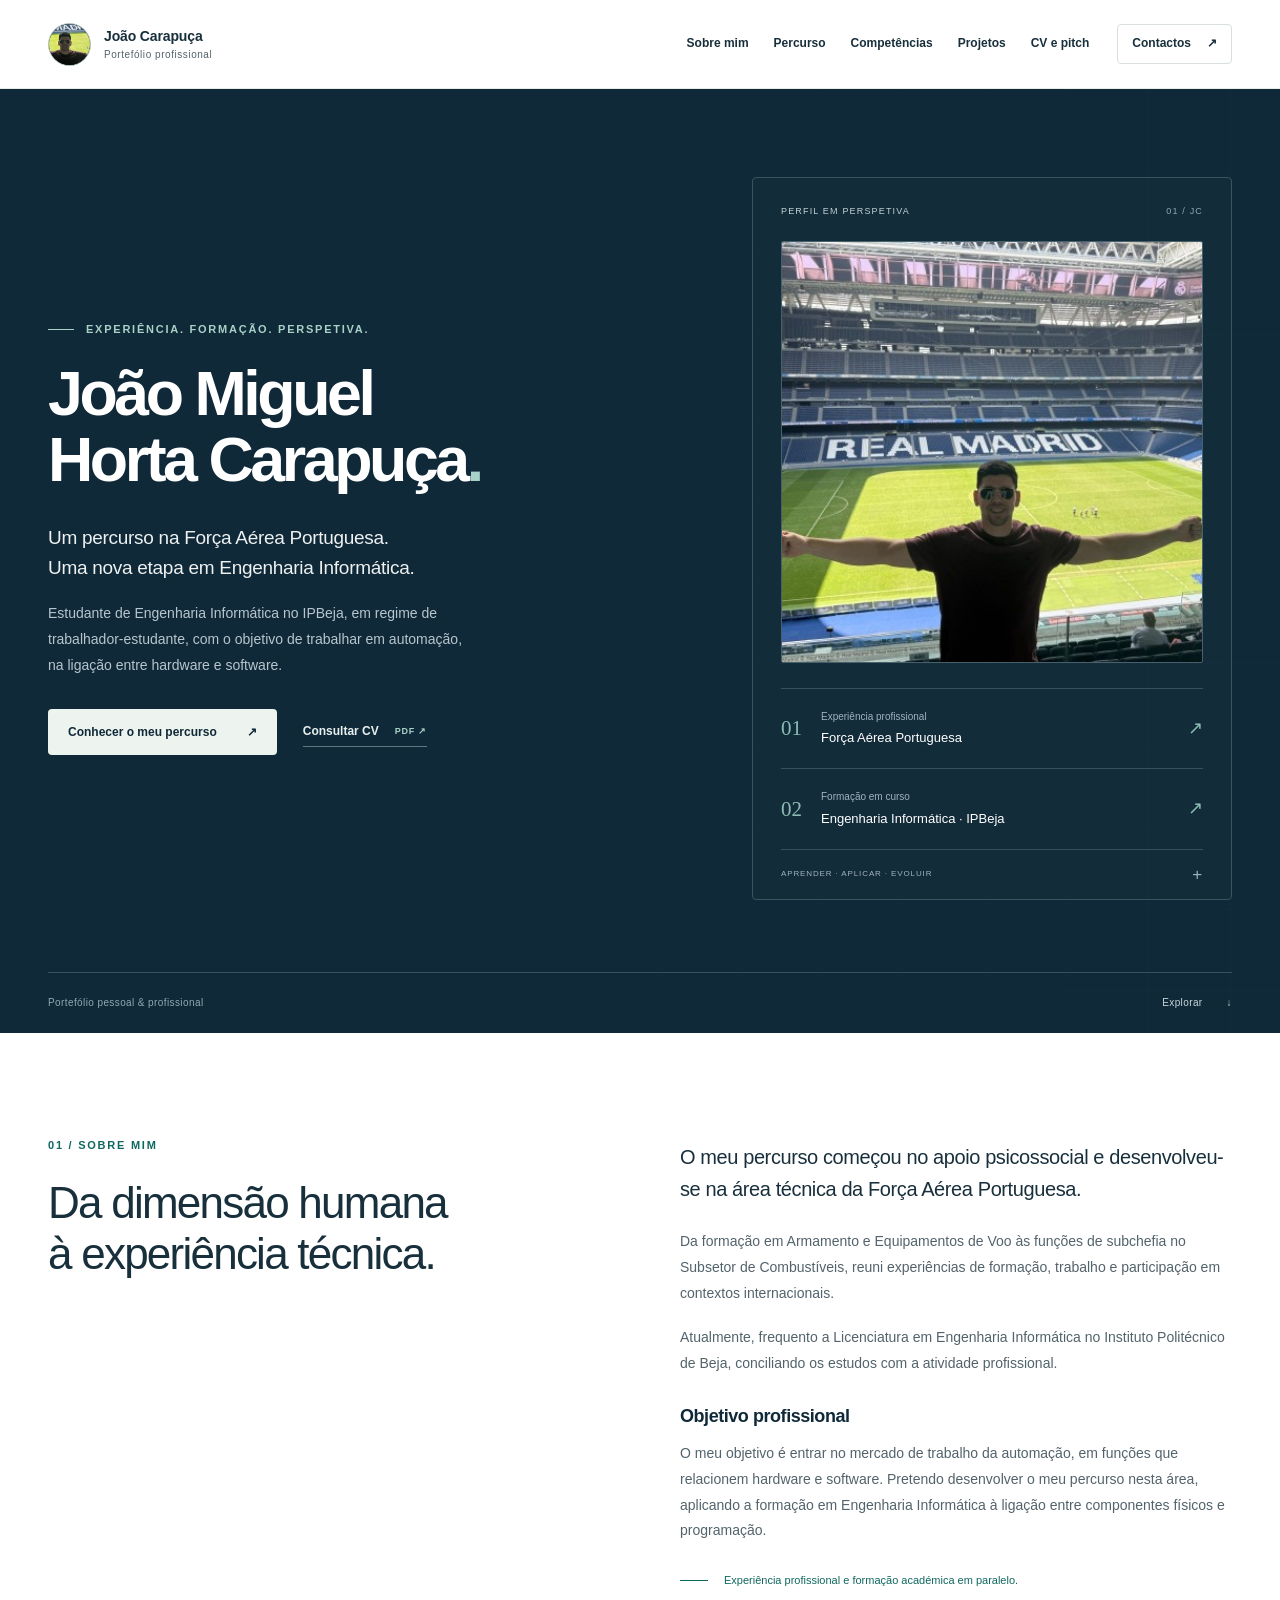
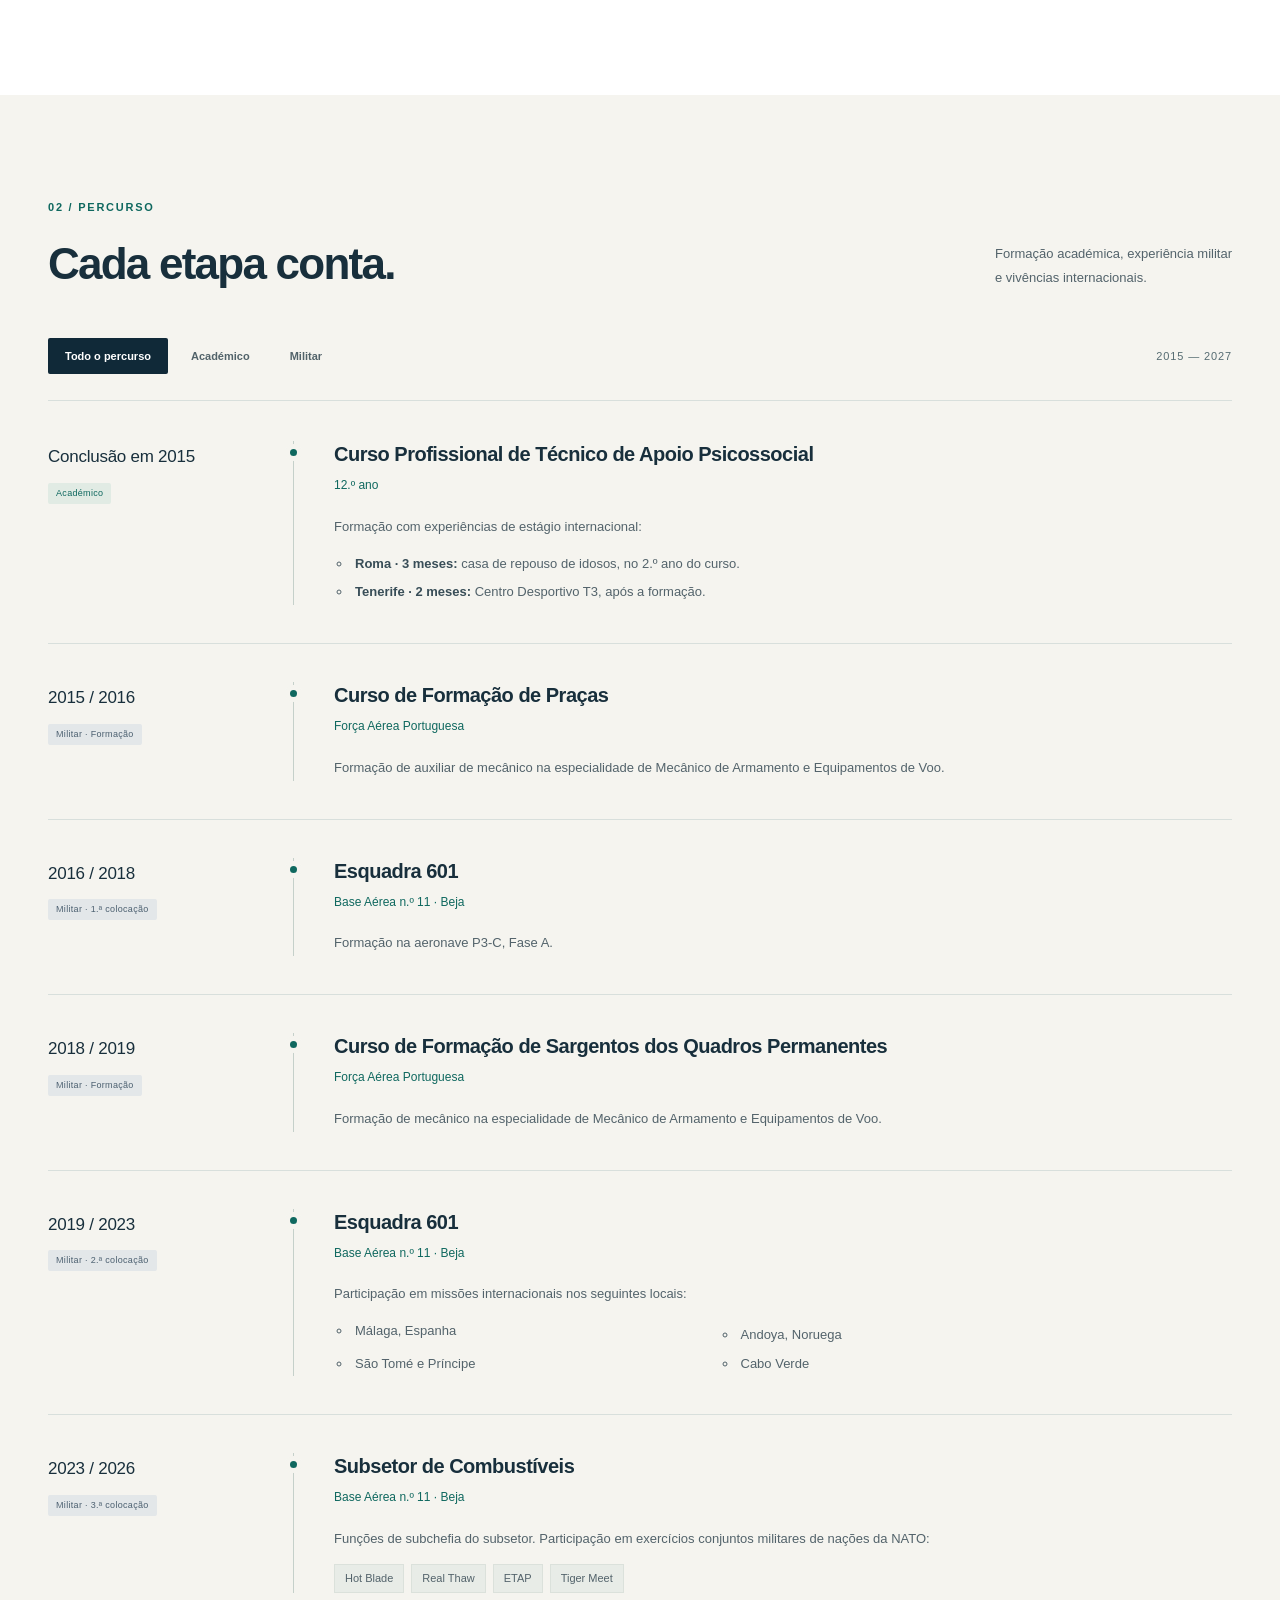
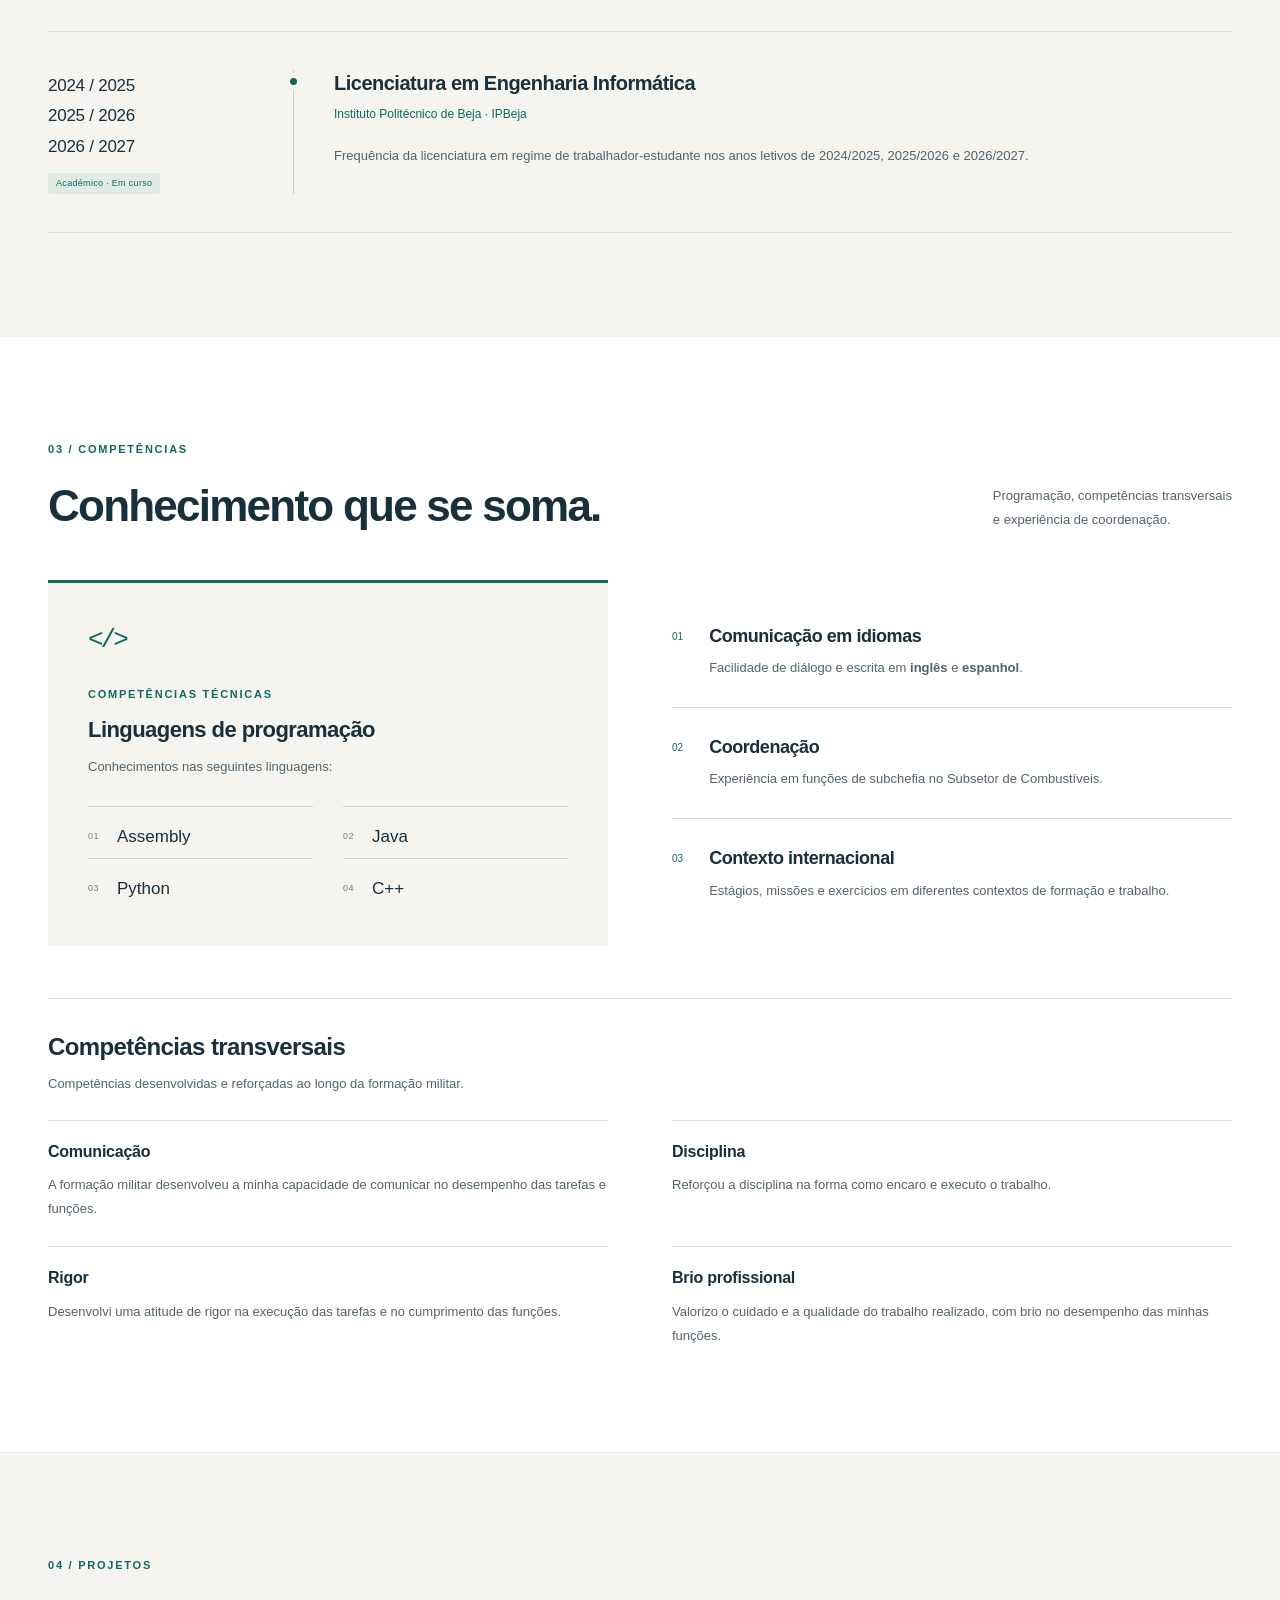
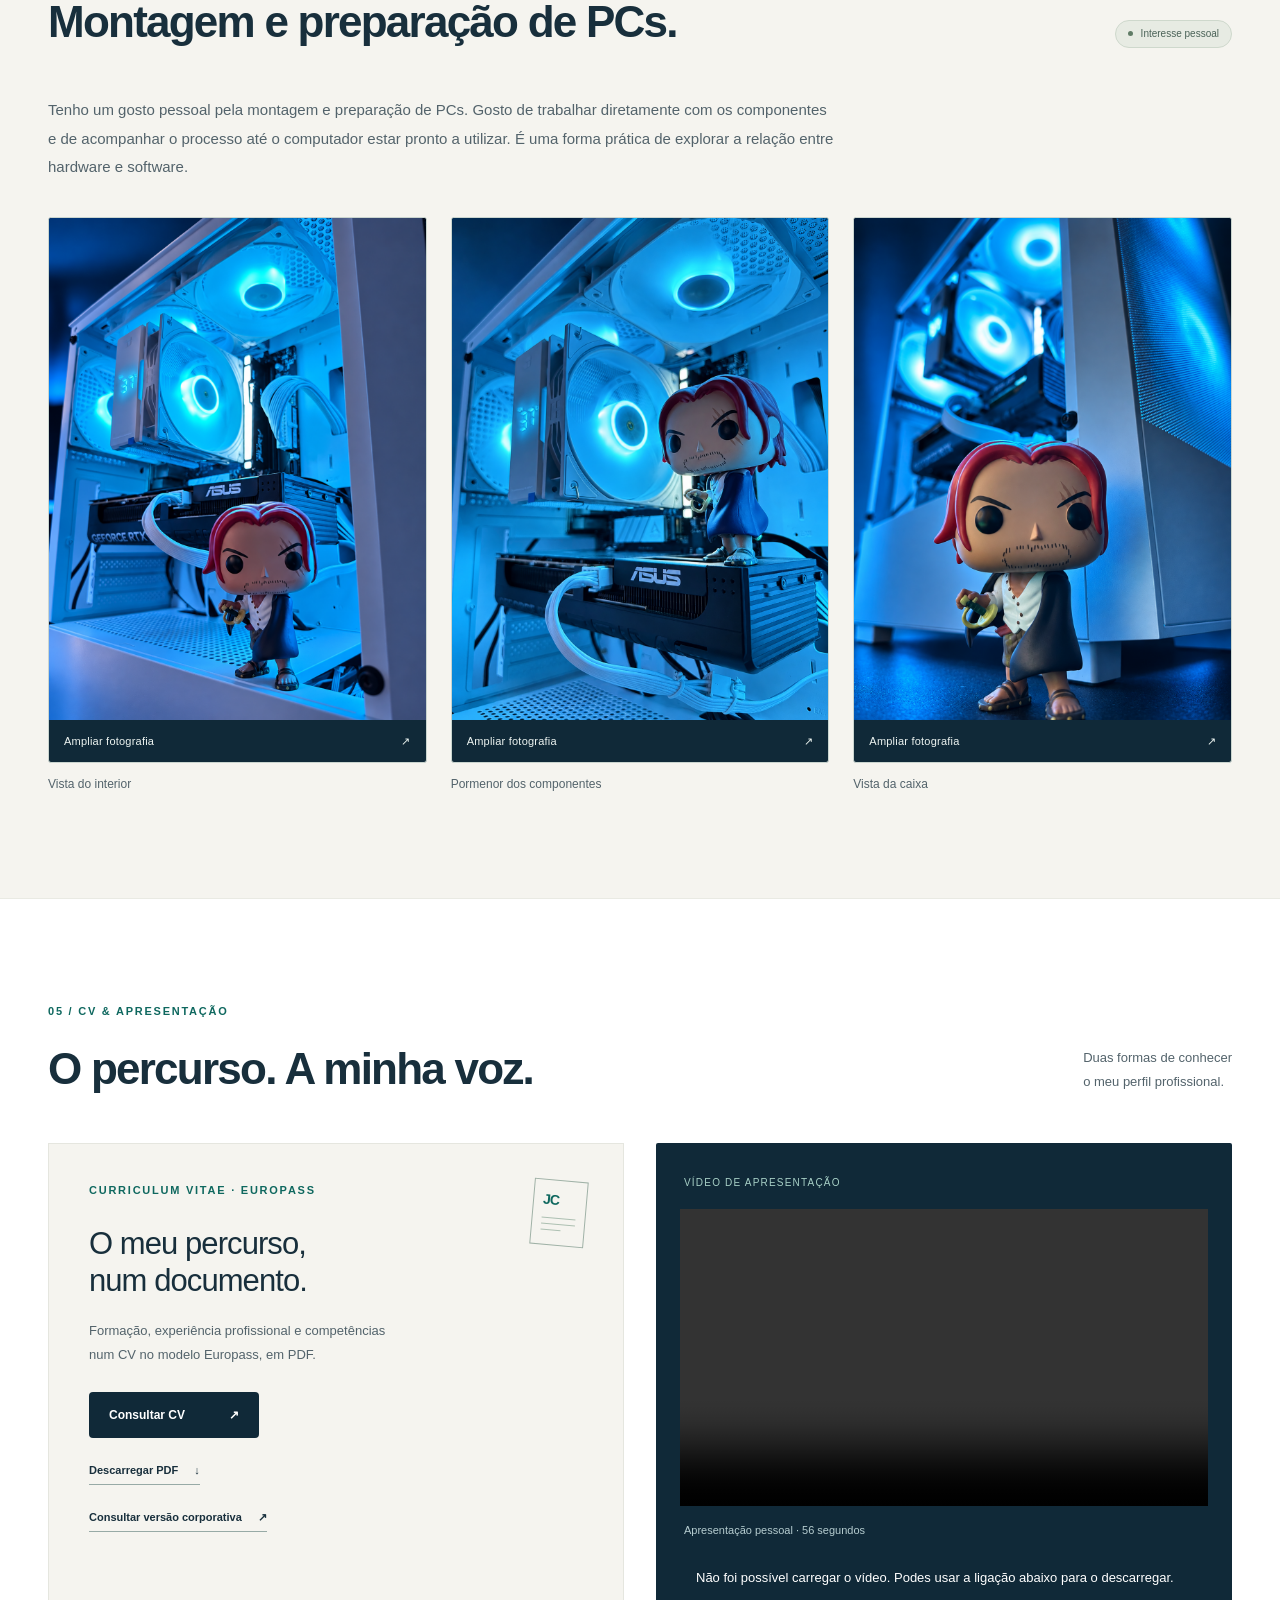
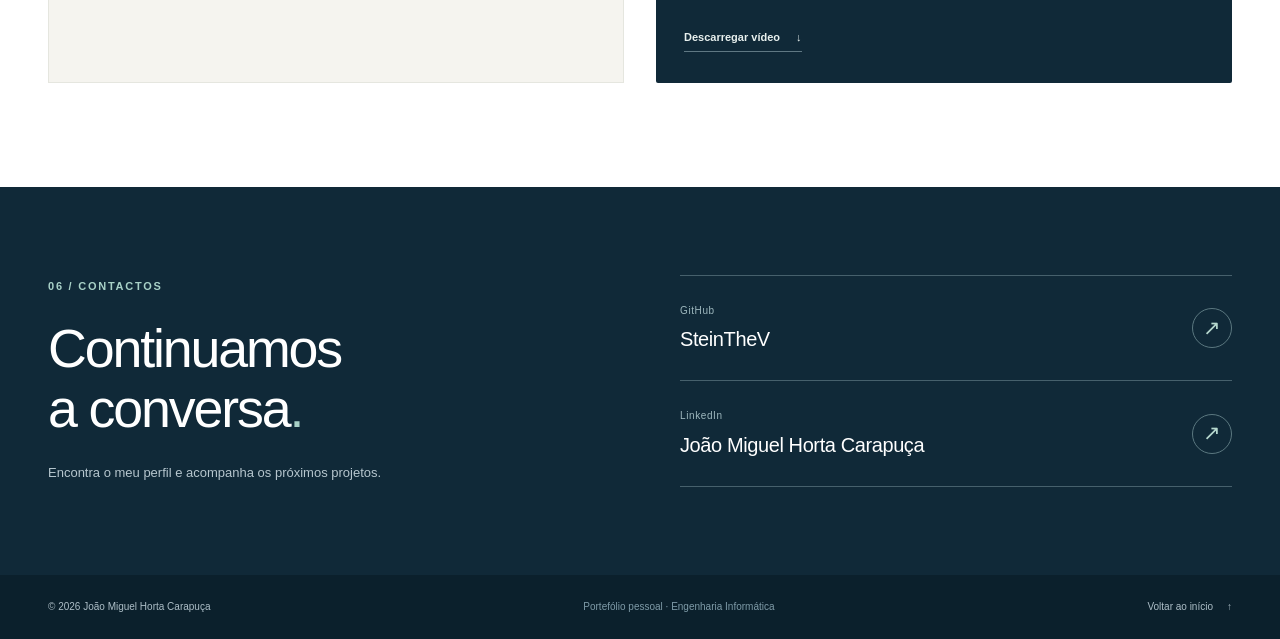
==== index.html @ b79e1716 "Add files via upload" ====
<!doctype html>
<html lang="pt-PT">
<head>
  <meta charset="utf-8">
  <meta name="viewport" content="width=device-width, initial-scale=1">
  <meta name="theme-color" content="#102938">
  <meta name="description" content="Portefólio profissional de João Miguel Horta Carapuça. Percurso na Força Aérea Portuguesa, formação em Engenharia Informática no IPBeja e competências de programação.">
  <meta name="referrer" content="strict-origin-when-cross-origin">
  <meta property="og:type" content="website">
  <meta property="og:locale" content="pt_PT">
  <meta property="og:title" content="João Miguel Horta Carapuça | Portefólio profissional">
  <meta property="og:description" content="Percurso técnico e militar, formação em Engenharia Informática e objetivo profissional na automação, na ligação entre hardware e software.">
  <title>João Miguel Horta Carapuça | Portefólio profissional</title>
  <link rel="icon" href="assets/img/perfil-joao.jpg" type="image/jpeg">
  <link rel="stylesheet" href="assets/css/styles.css">
  <script src="assets/js/config.js" defer></script>
  <script src="assets/js/main.js" defer></script>
</head>
<body>
  <a class="skip-link" href="#conteudo">Saltar para o conteúdo</a>
  <header class="site-header">
    <div class="container header-inner">
      <a class="brand" href="#inicio" aria-label="João Miguel Horta Carapuça — início">
        <span class="brand-photo" aria-hidden="true"><img src="assets/img/perfil-joao.jpg" width="400" height="400" alt="" decoding="async"></span>
        <span class="brand-name">João Carapuça<span>Portefólio profissional</span></span>
      </a>
      <button class="menu-toggle" type="button" aria-expanded="false" aria-controls="menu-principal" hidden><span>Menu</span><span class="menu-lines" aria-hidden="true"></span></button>
      <nav class="site-nav" id="menu-principal" aria-label="Navegação principal">
        <a href="#sobre">Sobre mim</a>
        <a href="#percurso">Percurso</a>
        <a href="#competencias">Competências</a>
        <a href="#projetos">Projetos</a>
        <a href="#apresentacao">CV e pitch</a>
        <a class="nav-contact" href="#contactos">Contactos <span aria-hidden="true">↗</span></a>
      </nav>
    </div>
  </header>
  <main id="conteudo">
    <section class="hero" id="inicio" aria-labelledby="titulo">
      <div class="hero-grid" aria-hidden="true"></div>
      <div class="container hero-layout">
        <div class="hero-copy">
          <p class="eyebrow light"><span class="short-line"></span> Experiência. Formação. Perspetiva.</p>
          <h1 id="titulo">João Miguel<br>Horta Carapuça<span class="title-dot">.</span></h1>
          <p class="hero-intro">Um percurso na Força Aérea Portuguesa.<br>Uma nova etapa em Engenharia Informática.</p>
          <p class="hero-description">Estudante de Engenharia Informática no IPBeja, em regime de trabalhador-estudante, com o objetivo de trabalhar em automação, na ligação entre hardware e software.</p>
          <div class="hero-actions">
            <a class="button button-light" href="#percurso">Conhecer o meu percurso <span aria-hidden="true">↗</span></a>
            <a class="text-link light-link" href="assets/docs/cv-joao-carapuca.pdf" target="_blank" rel="noopener noreferrer">Consultar CV <span class="small-label">PDF ↗</span></a>
          </div>
        </div>
        <div class="profile-panel">
          <div class="panel-top"><span>PERFIL EM PERSPETIVA</span><span class="panel-index">01 / JC</span></div>
          <div class="profile-portrait">
            <img src="assets/img/perfil-joao.jpg" width="400" height="400" alt="João Miguel Horta Carapuça" decoding="async" fetchpriority="high">
          </div>
          <div class="profile-line"><span class="profile-number">01</span><div><p>Experiência profissional</p><strong>Força Aérea Portuguesa</strong></div><span class="profile-arrow" aria-hidden="true">↗</span></div>
          <div class="profile-line"><span class="profile-number">02</span><div><p>Formação em curso</p><strong>Engenharia Informática · IPBeja</strong></div><span class="profile-arrow" aria-hidden="true">↗</span></div>
          <div class="panel-bottom"><span>APRENDER · APLICAR · EVOLUIR</span><span aria-hidden="true">+</span></div>
        </div>
      </div>
      <div class="container hero-footer"><span>Portefólio pessoal & profissional</span><a href="#sobre">Explorar <span aria-hidden="true">↓</span></a></div>
    </section>

    <section class="section about" id="sobre" aria-labelledby="sobre-titulo">
      <div class="container about-layout">
        <div><p class="eyebrow">01 / Sobre mim</p><h2 id="sobre-titulo">Da dimensão humana<br>à experiência técnica.</h2></div>
        <div class="about-copy"><p class="lead">O meu percurso começou no apoio psicossocial e desenvolveu-se na área técnica da Força Aérea Portuguesa.</p><p>Da formação em Armamento e Equipamentos de Voo às funções de subchefia no Subsetor de Combustíveis, reuni experiências de formação, trabalho e participação em contextos internacionais.</p><p>Atualmente, frequento a Licenciatura em Engenharia Informática no Instituto Politécnico de Beja, conciliando os estudos com a atividade profissional.</p><h3 class="about-objective-title">Objetivo profissional</h3><p>O meu objetivo é entrar no mercado de trabalho da automação, em funções que relacionem hardware e software. Pretendo desenvolver o meu percurso nesta área, aplicando a formação em Engenharia Informática à ligação entre componentes físicos e programação.</p><div class="about-footnote"><span class="footnote-line"></span><span>Experiência profissional e formação académica em paralelo.</span></div></div>
      </div>
    </section>

    <section class="section section-muted" id="percurso" aria-labelledby="percurso-titulo">
      <div class="container">
        <div class="section-heading"><div><p class="eyebrow">02 / Percurso</p><h2 id="percurso-titulo">Cada etapa conta.</h2></div><p>Formação académica, experiência militar<br>e vivências internacionais.</p></div>
        <div class="timeline-toolbar"><div class="filters" aria-label="Filtrar percurso" hidden><button type="button" data-filter="todos" aria-pressed="true">Todo o percurso</button><button type="button" data-filter="academico" aria-pressed="false">Académico</button><button type="button" data-filter="militar" aria-pressed="false">Militar</button></div><p id="timeline-status" class="sr-only" aria-live="polite" aria-atomic="true"></p><span class="timeline-note">2015 — 2027</span></div>
        <ol class="timeline">
          <li class="timeline-item" data-category="academico"><div class="timeline-date">Conclusão em 2015<span class="category-tag">Académico</span></div><div class="timeline-content"><h3>Curso Profissional de Técnico de Apoio Psicossocial</h3><p class="timeline-place">12.º ano</p><p>Formação com experiências de estágio internacional:</p><ul><li><strong>Roma · 3 meses:</strong> casa de repouso de idosos, no 2.º ano do curso.</li><li><strong>Tenerife · 2 meses:</strong> Centro Desportivo T3, após a formação.</li></ul></div></li>
          <li class="timeline-item" data-category="militar"><div class="timeline-date">2015 / 2016<span class="category-tag military">Militar · Formação</span></div><div class="timeline-content"><h3>Curso de Formação de Praças</h3><p class="timeline-place">Força Aérea Portuguesa</p><p>Formação de auxiliar de mecânico na especialidade de Mecânico de Armamento e Equipamentos de Voo.</p></div></li>
          <li class="timeline-item" data-category="militar"><div class="timeline-date">2016 / 2018<span class="category-tag military">Militar · 1.ª colocação</span></div><div class="timeline-content"><h3>Esquadra 601</h3><p class="timeline-place">Base Aérea n.º 11 · Beja</p><p>Formação na aeronave P3-C, Fase A.</p></div></li>
          <li class="timeline-item" data-category="militar"><div class="timeline-date">2018 / 2019<span class="category-tag military">Militar · Formação</span></div><div class="timeline-content"><h3>Curso de Formação de Sargentos dos Quadros Permanentes</h3><p class="timeline-place">Força Aérea Portuguesa</p><p>Formação de mecânico na especialidade de Mecânico de Armamento e Equipamentos de Voo.</p></div></li>
          <li class="timeline-item" data-category="militar"><div class="timeline-date">2019 / 2023<span class="category-tag military">Militar · 2.ª colocação</span></div><div class="timeline-content"><h3>Esquadra 601</h3><p class="timeline-place">Base Aérea n.º 11 · Beja</p><p>Participação em missões internacionais nos seguintes locais:</p><ul class="location-list"><li>Málaga, Espanha</li><li>Andoya, Noruega</li><li>São Tomé e Príncipe</li><li>Cabo Verde</li></ul></div></li>
          <li class="timeline-item" data-category="militar"><div class="timeline-date">2023 / 2026<span class="category-tag military">Militar · 3.ª colocação</span></div><div class="timeline-content"><h3>Subsetor de Combustíveis</h3><p class="timeline-place">Base Aérea n.º 11 · Beja</p><p>Funções de subchefia do subsetor. Participação em exercícios conjuntos militares de nações da NATO:</p><ul class="inline-list"><li>Hot Blade</li><li>Real Thaw</li><li>ETAP</li><li>Tiger Meet</li></ul></div></li>
          <li class="timeline-item" data-category="academico"><div class="timeline-date timeline-date-multiple"><span class="timeline-year">2024 / 2025</span><span class="timeline-year">2025 / 2026</span><span class="timeline-year">2026 / 2027</span><span class="category-tag">Académico · Em curso</span></div><div class="timeline-content"><h3>Licenciatura em Engenharia Informática</h3><p class="timeline-place">Instituto Politécnico de Beja · IPBeja</p><p>Frequência da licenciatura em regime de trabalhador-estudante nos anos letivos de 2024/2025, 2025/2026 e 2026/2027.</p></div></li>
        </ol>
      </div>
    </section>

    <section class="section skills-section" id="competencias" aria-labelledby="competencias-titulo">
      <div class="container"><div class="section-heading"><div><p class="eyebrow">03 / Competências</p><h2 id="competencias-titulo">Conhecimento que se soma.</h2></div><p>Programação, competências transversais<br>e experiência de coordenação.</p></div>
        <div class="skills-layout"><div class="skill-primary"><span class="skill-icon" aria-hidden="true">&lt;/&gt;</span><p class="eyebrow">Competências técnicas</p><h3>Linguagens de programação</h3><p>Conhecimentos nas seguintes linguagens:</p><ul class="language-grid"><li><span>01</span> Assembly</li><li><span>02</span> Java</li><li><span>03</span> Python</li><li><span>04</span> C++</li></ul></div><div class="skill-secondary"><article class="skill-row"><span class="row-number">01</span><div><h3>Comunicação em idiomas</h3><p>Facilidade de diálogo e escrita em <strong>inglês</strong> e <strong>espanhol</strong>.</p></div></article><article class="skill-row"><span class="row-number">02</span><div><h3>Coordenação</h3><p>Experiência em funções de subchefia no Subsetor de Combustíveis.</p></div></article><article class="skill-row"><span class="row-number">03</span><div><h3>Contexto internacional</h3><p>Estágios, missões e exercícios em diferentes contextos de formação e trabalho.</p></div></article></div></div>

        <div class="soft-skills" aria-labelledby="soft-skills-titulo">
          <h3 id="soft-skills-titulo">Competências transversais</h3>
          <p class="soft-skills-intro">Competências desenvolvidas e reforçadas ao longo da formação militar.</p>
          <div class="soft-skills-grid">
            <article class="soft-skill"><h4>Comunicação</h4><p>A formação militar desenvolveu a minha capacidade de comunicar no desempenho das tarefas e funções.</p></article>
            <article class="soft-skill"><h4>Disciplina</h4><p>Reforçou a disciplina na forma como encaro e executo o trabalho.</p></article>
            <article class="soft-skill"><h4>Rigor</h4><p>Desenvolvi uma atitude de rigor na execução das tarefas e no cumprimento das funções.</p></article>
            <article class="soft-skill"><h4>Brio profissional</h4><p>Valorizo o cuidado e a qualidade do trabalho realizado, com brio no desempenho das minhas funções.</p></article>
          </div>
        </div>
      </div>
    </section>

    <section class="section projects-section" id="projetos" aria-labelledby="projetos-titulo">
      <div class="container">
        <div class="section-heading">
          <div><p class="eyebrow">04 / Projetos</p><h2 id="projetos-titulo">Montagem e preparação de PCs.</h2></div>
          <span class="status-chip">Interesse pessoal</span>
        </div>
        <p class="pc-project-intro">Tenho um gosto pessoal pela montagem e preparação de PCs. Gosto de trabalhar diretamente com os componentes e de acompanhar o processo até o computador estar pronto a utilizar. É uma forma prática de explorar a relação entre hardware e software.</p>
        <div class="pc-gallery" aria-label="Fotografias de computadores montados por mim">
          <figure>
            <a href="assets/img/pc-01.png" target="_blank" rel="noopener noreferrer" aria-label="Ampliar fotografia da vista do interior do computador, num novo separador">
              <img src="assets/img/pc-01.png" width="1086" height="1448" alt="Interior de um PC com componentes brancos, iluminação azul e placa gráfica montada." loading="lazy" decoding="async">
              <span class="pc-photo-action">Ampliar fotografia <span aria-hidden="true">↗</span></span>
            </a>
            <figcaption>Vista do interior</figcaption>
          </figure>
          <figure>
            <a href="assets/img/pc-02.png" target="_blank" rel="noopener noreferrer" aria-label="Ampliar fotografia dos pormenores dos componentes, num novo separador">
              <img src="assets/img/pc-02.png" width="1086" height="1448" alt="Pormenor dos componentes e da cablagem no interior do PC, com iluminação azul." loading="lazy" decoding="async">
              <span class="pc-photo-action">Ampliar fotografia <span aria-hidden="true">↗</span></span>
            </a>
            <figcaption>Pormenor dos componentes</figcaption>
          </figure>
          <figure>
            <a href="assets/img/pc-03.png" target="_blank" rel="noopener noreferrer" aria-label="Ampliar fotografia da vista da caixa do computador, num novo separador">
              <img src="assets/img/pc-03.png" width="1086" height="1448" alt="Vista lateral e frontal da caixa branca do PC, com ventoinhas iluminadas a azul." loading="lazy" decoding="async">
              <span class="pc-photo-action">Ampliar fotografia <span aria-hidden="true">↗</span></span>
            </a>
            <figcaption>Vista da caixa</figcaption>
          </figure>
        </div>
      </div>
    </section>

    <section class="section presentation-section" id="apresentacao" aria-labelledby="apresentacao-titulo"><div class="container"><div class="section-heading"><div><p class="eyebrow">05 / CV & apresentação</p><h2 id="apresentacao-titulo">O percurso. A minha voz.</h2></div><p>Duas formas de conhecer<br>o meu perfil profissional.</p></div><div class="presentation-grid">
      <article class="cv-card"><div class="document-symbol" aria-hidden="true"><span>JC</span><i></i><i></i><i></i></div><p class="eyebrow">Curriculum Vitae · Europass</p><h3>O meu percurso,<br>num documento.</h3><p>Formação, experiência profissional e competências num CV no modelo Europass, em PDF.</p><div class="cv-actions"><a class="button button-dark" href="assets/docs/cv-joao-carapuca.pdf" target="_blank" rel="noopener noreferrer">Consultar CV <span aria-hidden="true">↗</span></a><a class="text-link" href="assets/docs/cv-joao-carapuca.pdf" download="CV-Europass-Joao-Miguel-Horta-Carapuca.pdf">Descarregar PDF <span aria-hidden="true">↓</span></a><a class="text-link" href="assets/docs/cv-joao-carapuca-corporativo.pdf" target="_blank" rel="noopener noreferrer">Consultar versão corporativa <span aria-hidden="true">↗</span></a></div></article>
      <article class="pitch-card">
        <div id="pitch-player">
          <p class="pitch-heading">Vídeo de apresentação</p>
          <video id="pitch-video" src="assets/media/pitch.mp4" controls playsinline preload="metadata" width="1024" height="576" aria-label="Vídeo de apresentação de João Miguel Horta Carapuça" aria-describedby="pitch-note">
            <p>Podes <a href="assets/media/pitch.mp4">abrir o vídeo de apresentação</a> para o consultar.</p>
          </video>
          <p class="pitch-note" id="pitch-note">Apresentação pessoal · 56 segundos</p>
          <p class="video-error" id="video-error" role="status" hidden>Não foi possível carregar o vídeo. Podes usar a ligação abaixo para o descarregar.</p>
          <div class="pitch-links">
            <a class="text-link light-link" href="assets/media/pitch.mp4" download="Pitch-Joao-Miguel-Horta-Carapuca.mp4">Descarregar vídeo <span aria-hidden="true">↓</span></a>
            <a class="text-link transcript-link" id="pitch-transcript" hidden>Consultar transcrição <span aria-hidden="true">↗</span></a>
          </div>
        </div>
      </article>
    </div></div></section>

    <section class="contact-section" id="contactos" aria-labelledby="contactos-titulo"><div class="container contact-layout"><div><p class="eyebrow light">06 / Contactos</p><h2 id="contactos-titulo">Continuamos<br>a conversa<span class="title-dot">.</span></h2><p>Encontra o meu perfil e acompanha os próximos projetos.</p></div><div class="contact-links"><a class="contact-row" href="https://github.com/SteinTheV" target="_blank" rel="noopener noreferrer"><div><span class="contact-label">GitHub</span><strong>SteinTheV</strong></div><span class="contact-arrow" aria-hidden="true">↗</span><span class="sr-only"> (abre num novo separador)</span></a><div class="contact-row pending-contact" id="linkedin-pending" hidden><div><span class="contact-label">LinkedIn</span><strong>Perfil público a adicionar</strong><p>Ligação disponível em breve.</p></div><span class="pending-dot" aria-hidden="true"></span></div><a class="contact-row" id="linkedin-link" href="https://www.linkedin.com/in/jo%C3%A3o-horta-c/" target="_blank" rel="noopener noreferrer"><div><span class="contact-label">LinkedIn</span><strong>João Miguel Horta Carapuça</strong></div><span class="contact-arrow" aria-hidden="true">↗</span><span class="sr-only"> (abre num novo separador)</span></a></div></div></section>
  </main>
  <footer class="site-footer"><div class="container footer-inner"><p>© 2026 João Miguel Horta Carapuça</p><span>Portefólio pessoal · Engenharia Informática</span><a href="#inicio">Voltar ao início <span aria-hidden="true">↑</span></a></div></footer>
</body>
</html>
---- assets/css/styles.css ----
/* Identidade visual: marinho, verde e tons de papel. Sem fontes externas. */
:root{--navy:#102938;--navy-deep:#0b202c;--teal:#0f685f;--mint:#a8d1c7;--ink:#182f3c;--muted:#53636b;--paper:#f5f4ef;--line:#d8dfdc;--white:#fff;--radius:4px;--container:1184px}
*{box-sizing:border-box}html{scroll-behavior:smooth;scroll-padding-top:100px}body{margin:0;color:var(--ink);background:#fff;font-family:"Segoe UI",Arial,sans-serif;font-size:16px;line-height:1.65;-webkit-font-smoothing:antialiased}body,h1,h2,h3,p{overflow-wrap:break-word}h1,h2,h3,p{margin-top:0}a{color:inherit;text-decoration:none}a,button{-webkit-tap-highlight-color:transparent}button{font:inherit;cursor:pointer}a:focus-visible,button:focus-visible,video:focus-visible{outline:3px solid #d09b2d;outline-offset:5px}button:disabled{cursor:default}svg{display:block;max-width:100%}ul{padding-left:1.2rem}li+li{margin-top:.25rem}[hidden]{display:none!important}::selection{background:#c7e5de;color:var(--navy)}.container{width:min(var(--container),calc(100% - 96px));margin-inline:auto}.section{padding:104px 0}.eyebrow{margin-bottom:23px;font-size:11px;font-weight:700;letter-spacing:.16em;line-height:1.5;text-transform:uppercase;color:var(--teal)}.eyebrow.light{color:var(--mint)}h2{font-size:clamp(30px,3.5vw,44px);line-height:1.18;letter-spacing:-.04em;font-weight:600;margin-bottom:24px}h3{font-weight:600;letter-spacing:-.025em;line-height:1.35}p{margin-bottom:18px}.sr-only{position:absolute;width:1px;height:1px;padding:0;margin:-1px;overflow:hidden;clip:rect(0,0,0,0);white-space:nowrap;border:0}.skip-link{position:fixed;top:10px;left:16px;z-index:1000;padding:10px 18px;background:#fff;box-shadow:0 4px 20px #10293833;transform:translateY(-180%)}.skip-link:focus{transform:none}.site-header{position:sticky;top:0;z-index:50;border-bottom:1px solid #e8ece9;background:rgba(255,255,255,.97)}.header-inner{min-height:88px;display:flex;align-items:center;justify-content:space-between;gap:20px}.brand{display:flex;align-items:center;gap:13px;flex-shrink:0}.brand-mark{width:43px;height:43px;border:1px solid var(--navy);display:flex;align-items:center;justify-content:center;font-size:19px;font-weight:600;letter-spacing:-2px;position:relative;padding-right:2px}.brand-mark>span{position:absolute;width:7px;height:7px;right:-3px;bottom:-3px;background:var(--teal);border:2px solid #fff}.brand-name{font-size:14px;font-weight:650;line-height:1.5;letter-spacing:-.01em}.brand-name>span{display:block;color:var(--muted);font-size:10px;font-weight:400;letter-spacing:.055em}.site-nav{display:flex;align-items:center;gap:25px;font-size:12px;font-weight:600}.site-nav>a{padding:8px 0;position:relative}.site-nav>a:hover,.site-nav>a[aria-current="location"]{color:var(--teal)}.site-nav>a[aria-current="location"]:after{content:"";position:absolute;bottom:2px;left:0;width:16px;height:2px;background:var(--teal)}.site-nav .nav-contact{padding:9px 14px;border:1px solid var(--line);border-radius:var(--radius);margin-left:3px;display:flex;gap:16px}.menu-toggle{display:none;border:1px solid var(--line);background:#fff;padding:8px 12px;color:var(--navy);align-items:center;gap:12px;font-size:13px}.menu-lines{height:10px;width:16px;border-top:1px solid;border-bottom:1px solid}.hero{background:var(--navy);color:#fff;position:relative;isolation:isolate;overflow:hidden}.hero-grid{position:absolute;inset:0;z-index:-1;background-image:linear-gradient(#ffffff03 1px,transparent 1px),linear-gradient(90deg,#ffffff03 1px,transparent 1px);background-size:82px 82px;mask-image:linear-gradient(90deg,transparent,#000)}.hero-layout{display:grid;grid-template-columns:1.3fr 1fr;gap:80px;align-items:center;padding-top:88px;padding-bottom:72px}.hero-copy .eyebrow{display:flex;gap:12px;align-items:center}.short-line{width:26px;height:1px;background:var(--mint)}h1{font-size:clamp(44px,4.9vw,68px);line-height:1.05;letter-spacing:-.055em;font-weight:550;margin:0 0 30px}.title-dot{color:var(--mint)}.hero-intro{font-size:19px;line-height:1.6;letter-spacing:-.015em;margin-bottom:18px;color:#edf1f1}.hero-description{max-width:430px;color:#b7c6cd;font-size:14px;line-height:1.85;margin-bottom:30px}.hero-actions{display:flex;align-items:center;gap:26px;flex-wrap:wrap}.button{display:inline-flex;gap:30px;align-items:center;justify-content:space-between;padding:14px 20px;border-radius:var(--radius);font-size:12px;font-weight:650;line-height:1.5;transition:background .18s,transform .18s}.button:hover{transform:translateY(-2px)}.button-light{background:#edf4ef;color:var(--navy)}.button-light:hover{background:var(--mint)}.button-dark{background:var(--navy);color:#fff}.button-dark:hover{background:var(--teal)}.text-link{display:inline-flex;align-items:center;gap:16px;border-bottom:1px solid #97aaa6;padding:5px 0;font-size:12px;font-weight:600}.text-link:hover{color:var(--teal);border-color:var(--teal)}.light-link{color:#e8f0ee;border-color:#5f7883}.light-link:hover{color:var(--mint);border-color:var(--mint)}.small-label{font-size:9px;letter-spacing:.08em;color:var(--mint)}.profile-panel{border:1px solid #3a535f;border-radius:var(--radius);background:#ffffff03;padding:26px 28px 0;position:relative}.panel-top{display:flex;justify-content:space-between;font-size:9px;letter-spacing:.13em;color:#c1d1d4}.panel-index{color:#8bacae}.trajectory-art{position:relative;margin:14px -10px 0}.trajectory-art>svg{width:100%;height:auto;color:#c7e5de}.art-caption{display:block;position:relative;margin-top:-15px;text-align:right;color:#9bb7ba;font-size:10px;letter-spacing:.03em;margin-bottom:27px}.profile-line{display:flex;gap:15px;align-items:center;border-top:1px solid #36505d;padding:20px 0}.profile-number{font-family:Georgia,serif;font-size:21px;color:#8cbdb4;min-width:25px}.profile-line p{color:#9fb4bd;font-size:10px;margin:0 0 4px}.profile-line strong{display:block;font-size:13px;font-weight:500;line-height:1.45}.profile-arrow{margin-left:auto;color:#8cbdb4;font-size:18px}.panel-bottom{display:flex;justify-content:space-between;align-items:center;border-top:1px solid #36505d;padding:16px 0;font-size:8px;letter-spacing:.11em;color:#9fb4bd}.panel-bottom>span+span{font-size:17px;line-height:1}.hero-footer{display:flex;justify-content:space-between;align-items:center;padding:22px 0;border-top:1px solid #36505d;color:#91a9b5;font-size:10px;letter-spacing:.04em}.hero-footer>a{display:flex;align-items:center;gap:24px;color:#c7d6db}.about-layout{display:grid;grid-template-columns:1fr 1fr;gap:80px}.about h2{font-weight:500}.about-copy{padding-top:4px;color:var(--muted);font-size:14px;line-height:1.85}.about-copy .lead{font-size:20px;line-height:1.6;color:var(--ink);letter-spacing:-.02em;margin-bottom:24px}.about-copy>p:last-of-type{margin-bottom:26px}.about-footnote{display:flex;align-items:center;gap:16px;font-size:11px;color:var(--teal)}.footnote-line{width:28px;height:1px;flex-shrink:0;background:var(--teal)}.section-muted{background:var(--paper)}.section-heading{display:flex;justify-content:space-between;gap:32px;align-items:flex-end;margin-bottom:48px}.section-heading h2{margin-bottom:0}.section-heading>p{color:var(--muted);font-size:13px;line-height:1.85;margin:0;max-width:330px}.timeline-toolbar{display:flex;align-items:center;justify-content:space-between;gap:15px;padding-bottom:26px;border-bottom:1px solid var(--line);margin-bottom:2px;min-height:60px}.filters{display:flex;gap:6px;flex-wrap:wrap}.filters>button{padding:8px 16px;border:1px solid transparent;border-radius:2px;color:#52636a;background:transparent;font-size:11px;font-weight:600}.filters>button[aria-pressed="true"]{color:#fff;background:var(--navy)}.filters>button:hover{border-color:#a9b8b2}.timeline-note{font-size:11px;letter-spacing:.08em;color:#566c72;white-space:nowrap}.timeline{list-style:none;margin:0;padding:0}.timeline-item{display:grid;grid-template-columns:245px 1fr;margin:0!important;padding:38px 0;border-bottom:1px solid var(--line)}.timeline-date{font-size:17px;line-height:1.8;font-weight:500;letter-spacing:-.015em;padding-top:1px}.timeline-year{display:block}.timeline-date.timeline-date-multiple{display:block}.category-tag{display:table;margin-top:10px;font-size:9px;letter-spacing:.035em;font-weight:500;line-height:1.7;color:var(--teal);background:#e1ebe4;padding:3px 8px;border-radius:2px}.category-tag.military{color:#4c6070;background:#e3e7e9}.timeline-content{padding-left:40px;border-left:1px solid #c5d0ca;position:relative;max-width:800px}.timeline-content:before{content:"";position:absolute;top:8px;left:-4px;width:7px;height:7px;border-radius:50%;background:var(--teal);box-shadow:0 0 0 5px var(--paper)}.timeline-content h3{font-size:20px;margin-bottom:6px}.timeline-place{font-size:12px!important;color:var(--teal)!important;font-weight:500;margin-bottom:18px!important}.timeline-content p,.timeline-content ul{font-size:13px;line-height:1.9;color:var(--muted);margin-bottom:12px}.timeline-content p:last-child,.timeline-content ul:last-child{margin-bottom:0}.timeline-content ul{padding-left:18px}.timeline-content li{padding-left:3px}.timeline-content strong{font-weight:600;color:#384d57}.timeline-content .detail-note{font-size:10px;color:#68777b}.location-list{display:grid;grid-template-columns:1fr 1fr;column-gap:30px}.inline-list{display:flex;flex-wrap:wrap;gap:7px;list-style:none;padding:0!important}.inline-list>li{margin:0;padding:3px 10px;background:#e8ece7;border:1px solid #dbe1db;font-size:11px}.skills-layout{display:grid;grid-template-columns:1fr 1fr;gap:64px}.skill-primary{padding:36px 40px;background:var(--paper);position:relative;border-top:3px solid var(--teal)}.skill-primary .eyebrow{margin-top:24px;margin-bottom:12px}.skill-icon{font-family:Consolas,monospace;font-size:26px;color:var(--teal);letter-spacing:-3px}.skill-primary h3{font-size:22px;margin-bottom:12px}.skill-primary>p:not(.eyebrow){font-size:13px;color:var(--muted)}.language-grid{display:grid;grid-template-columns:1fr 1fr;gap:0 30px;list-style:none;padding:0;margin:28px 0 0}.language-grid>li{border-top:1px solid #cdd7d0;margin:0;padding:16px 0 7px;font-size:17px;display:flex;gap:18px;align-items:center}.language-grid>li>span{font-size:9px;letter-spacing:.05em;color:#6c8178}.skill-secondary{display:flex;flex-direction:column;justify-content:center}.skill-row{display:flex;gap:26px;padding:27px 0;border-bottom:1px solid var(--line)}.skill-row:first-child{padding-top:0}.skill-row:last-child{border-bottom:0;padding-bottom:0}.row-number{color:var(--teal);font-size:10px;padding-top:5px}.skill-row h3{font-size:18px;margin-bottom:8px}.skill-row p{color:var(--muted);font-size:13px;margin-bottom:0;line-height:1.85}.skill-row strong{font-weight:600}.projects-section{background:var(--paper);border-top:1px solid #e9eae3;border-bottom:1px solid #e9eae3}.status-chip{display:inline-flex;align-items:center;gap:8px;background:#e7ebe3;color:#4a6257;border:1px solid #ced8cc;border-radius:20px;font-size:10px;padding:5px 12px;white-space:nowrap}.status-chip:before{content:"";height:5px;width:5px;border-radius:50%;background:#607c66}.project-placeholder{display:flex;gap:32px;align-items:center;padding:35px 0 4px;border-top:1px solid #cbd5ce}.project-symbol{width:64px;height:64px;border:1px solid #bbcbbf;display:grid;place-items:center;color:#68806f;font-size:30px;font-weight:300;flex-shrink:0}.project-placeholder h3{font-size:22px;margin-bottom:8px}.project-placeholder p{max-width:500px;color:var(--muted);font-size:13px;line-height:1.8;margin-bottom:0}.project-end{margin-left:auto;font-size:9px;letter-spacing:.1em;white-space:nowrap;color:#677f72}.presentation-grid{display:grid;grid-template-columns:1fr 1fr;gap:32px}.cv-card{background:var(--paper);border:1px solid #e5e6df;padding:38px 40px;position:relative}.document-symbol{width:54px;height:66px;border:1px solid #a0b2a7;position:absolute;right:37px;top:36px;padding:8px 9px;color:var(--teal);transform:rotate(5deg)}.document-symbol>span{font-size:14px;font-weight:600;letter-spacing:-1px;display:block;line-height:1.7;margin-bottom:4px}.document-symbol i{height:1px;background:#adc0b2;display:block;margin-top:5px}.document-symbol i:last-child{width:60%}.cv-card .eyebrow{margin-bottom:27px;padding-right:60px}.cv-card h3{font-size:31px;font-weight:500;line-height:1.2;margin-bottom:20px;letter-spacing:-.03em}.cv-card>p:not(.eyebrow){font-size:13px;color:var(--muted);max-width:310px;line-height:1.8}.cv-actions{display:flex;align-items:flex-start;flex-wrap:wrap;gap:18px;flex-direction:column;margin-top:26px}.cv-actions .button{min-width:170px}.cv-actions .text-link{font-size:11px}.pitch-card{background:var(--navy);color:#fff;padding:12px;display:flex;align-items:center;justify-content:center;min-height:380px;border-radius:2px}.pitch-placeholder{width:100%;height:100%;min-height:355px;border:1px solid #47606a;text-align:center;display:flex;align-items:center;justify-content:center;flex-direction:column;padding:30px}.video-symbol{color:#a2c3bd;margin-bottom:22px}.video-eyebrow{font-size:9px;letter-spacing:.15em;color:#a9c7c1;margin-bottom:20px}.pitch-placeholder h3{font-size:27px;font-weight:450;line-height:1.25;margin-bottom:15px}.pitch-placeholder p{font-size:12px;color:#b1c6cc;margin-bottom:25px}.pitch-duration{font-size:9px;letter-spacing:.04em;color:#b2c8c2;border:1px solid #49656b;border-radius:20px;padding:5px 12px}#pitch-player{width:100%}#pitch-video{display:block;width:100%;max-height:500px}.video-error{padding:16px;font-size:13px;color:#fff}.transcript-link{color:var(--mint);margin:16px}.contact-section{background:var(--navy);color:#fff;padding:88px 0}.contact-layout{display:grid;grid-template-columns:1fr 1fr;gap:80px;align-items:center}.contact-section h2{font-size:clamp(38px,4.2vw,54px);font-weight:500;line-height:1.12}.contact-section p:not(.eyebrow){font-size:13px;color:#b6c6ce;margin-bottom:0;max-width:370px}.contact-links{border-top:1px solid #46606c}.contact-row{display:flex;gap:20px;align-items:center;justify-content:space-between;padding:27px 0;border-bottom:1px solid #46606c}.contact-label{display:block;color:#9eb8be;font-size:10px;letter-spacing:.06em;margin-bottom:6px}.contact-row strong{font-size:20px;font-weight:450;line-height:1.4;display:block;letter-spacing:-.02em}.contact-arrow{width:40px;height:40px;border:1px solid #5b7880;border-radius:50%;display:grid;place-items:center;font-size:21px;color:#b6d8ce;flex-shrink:0;transition:background .2s}.contact-row:hover .contact-arrow{background:#284751}.pending-contact strong{font-size:17px;color:#d0dcdf}.pending-contact p{font-size:11px!important;margin-top:6px}.pending-dot{width:7px;height:7px;background:#a6bcb6;border-radius:50%;margin-right:16px;flex-shrink:0}.site-footer{background:var(--navy-deep);color:#adbec7;font-size:10px}.footer-inner{padding:24px 0;display:flex;gap:20px;align-items:center;justify-content:space-between}.footer-inner>p{margin:0}.footer-inner>span{color:#7f9ba8}.footer-inner>a{display:flex;align-items:center;gap:14px}
@media(min-width:1500px){.hero-layout{padding-top:105px;padding-bottom:85px}.hero h1{font-size:74px}}
@media(max-width:1100px){.container{width:calc(100% - 64px)}.site-nav{gap:17px;font-size:11px}.brand-name{font-size:12px}.brand-name>span{font-size:9px}.hero-layout{gap:45px;padding-top:65px}.hero h1{font-size:56px}.profile-panel{padding-inline:22px}.hero-intro{font-size:17px}.hero-description{font-size:13px}.section{padding:80px 0}.about-layout{gap:45px}.timeline-item{grid-template-columns:210px 1fr}.skills-layout{gap:36px}.skill-primary{padding:30px}.cv-card{padding:34px 30px}.project-end{display:none}.contact-layout{gap:50px}.header-inner{min-height:80px}}
@media(max-width:900px){.header-inner{flex-wrap:wrap;gap:0;min-height:76px;padding-block:15px}.brand-name{font-size:13px}.site-nav{flex:1 0 100%;flex-wrap:wrap;gap:8px 22px;padding-top:16px}.menu-toggle:not([hidden]){display:flex}.js-enabled .site-nav{display:none;flex-direction:column;align-items:stretch;gap:0;padding:18px 0 2px}.js-enabled .site-nav.is-open{display:flex}.js-enabled .site-nav>a{padding:12px 4px;font-size:14px;border-top:1px solid #e7ece8}.js-enabled .site-nav .nav-contact{margin:6px 0 0;padding:11px 13px}.hero-layout{gap:35px;grid-template-columns:1.2fr 1fr}.hero h1{font-size:46px}.hero-copy .eyebrow{font-size:9px}.hero-intro{font-size:16px}.hero-actions{gap:20px}.hero-actions .button{font-size:11px;padding:13px 15px;gap:20px}.profile-line{gap:10px}.profile-line strong{font-size:11px}.profile-number{font-size:18px;min-width:21px}.profile-arrow{display:none}.panel-top{font-size:8px;gap:10px}.panel-index{display:none}.profile-panel{padding-inline:18px}.panel-bottom{font-size:6px;letter-spacing:.09em}.about-layout{gap:35px}.about-copy .lead{font-size:18px}.timeline-item{grid-template-columns:180px 1fr}.timeline-content{padding-left:28px}.timeline-content h3{font-size:18px}.skills-layout{gap:30px}.skill-primary{padding:25px}.skill-primary h3{font-size:20px}.language-grid{column-gap:20px}.language-grid>li{font-size:15px;gap:10px}.skill-row{gap:17px}.cv-card{padding:30px 25px}.cv-card h3{font-size:28px}.document-symbol{right:22px;top:27px;width:45px;height:58px}.presentation-grid{gap:22px}.pitch-placeholder{padding:24px 16px}.pitch-placeholder h3{font-size:24px}.footer-inner{flex-wrap:wrap}.footer-inner>span{display:none}}
@media(max-width:680px){.container{width:calc(100% - 40px)}.section{padding:66px 0}html{scroll-padding-top:90px}.brand-mark{width:37px;height:37px;font-size:17px}.header-inner{min-height:70px}.brand-name{font-size:12px}.brand-name>span{font-size:9px}.hero-layout{display:block;padding-top:47px;padding-bottom:36px}.hero-copy .eyebrow{font-size:9px;margin-bottom:27px}.hero h1{font-size:clamp(38px,9.6vw,62px);line-height:1.06;margin-bottom:26px}.hero-intro{font-size:17px;line-height:1.65}.hero-description{font-size:13px;max-width:100%}.hero-actions{gap:20px;margin-top:28px}.profile-panel{margin-top:44px;padding:22px 22px 0}.panel-top{font-size:9px}.panel-index{display:inline}.trajectory-art{height:155px;margin:4px 0 13px;overflow:hidden}.trajectory-art>svg{height:155px;width:100%;object-fit:contain}.art-caption{position:absolute;right:0;bottom:0;margin:0;font-size:9px}.profile-line{padding:16px 0;gap:15px}.profile-line strong{font-size:13px}.profile-line p{font-size:10px}.profile-number{font-size:21px;min-width:27px}.profile-arrow{display:block}.panel-bottom{font-size:8px;padding:15px 0}.hero-footer{font-size:8px;padding:18px 0}.hero-footer>a{gap:14px}.about-layout{display:block}.about h2{margin-bottom:30px}.about-copy{font-size:13px}.about-copy .lead{font-size:19px}.about-footnote{font-size:10px;gap:12px}.section-heading{display:block;margin-bottom:32px}.section-heading h2{font-size:31px}.section-heading>p{font-size:12px;margin-top:20px}.eyebrow{font-size:10px;margin-bottom:16px}.timeline-toolbar{gap:10px;align-items:flex-end;padding-bottom:20px}.filters{gap:3px}.filters>button{padding:8px 10px;font-size:10px}.timeline-note{display:none}.timeline-item{display:block;padding:27px 0 29px}.timeline-date{font-size:15px;display:flex;align-items:center;gap:12px;flex-wrap:wrap;margin-bottom:16px;line-height:1.7}.timeline-date br{display:none}.timeline-date .category-tag{display:inline-block;margin-top:0;font-size:8px}.timeline-content{padding-left:19px}.timeline-content h3{font-size:18px}.timeline-content p,.timeline-content ul{font-size:12px}.timeline-place{font-size:11px!important;margin-bottom:13px!important}.timeline-content:before{top:7px}.timeline-content .detail-note{font-size:9px}.location-list{display:block}.skills-layout{display:block}.skill-primary{padding:28px;margin-bottom:32px}.skill-primary h3{font-size:22px}.skill-primary .eyebrow{margin-top:20px}.language-grid>li{font-size:17px;padding-top:15px;padding-bottom:12px}.language-grid{margin-top:22px}.skill-row{padding:24px 0;gap:20px}.skill-row h3{font-size:18px}.skill-row p{font-size:13px}.projects-section .section-heading{display:flex;gap:20px;align-items:flex-start}.projects-section h2{font-size:29px}.status-chip{margin-top:4px;font-size:9px;padding:4px 10px}.project-placeholder{gap:20px;align-items:flex-start;padding-top:28px}.project-symbol{width:44px;height:44px;font-size:25px}.project-placeholder h3{font-size:19px}.project-placeholder p{font-size:12px}.presentation-grid{display:block}.cv-card{padding:30px;margin-bottom:22px}.cv-card h3{font-size:31px}.cv-card .eyebrow{margin-bottom:27px}.cv-card>p:not(.eyebrow){max-width:260px}.cv-actions{margin-top:24px;gap:17px}.document-symbol{right:30px;top:30px;width:48px;height:63px}.pitch-card{min-height:340px}.pitch-placeholder{min-height:315px}.pitch-placeholder h3{font-size:27px}.contact-section{padding:62px 0}.contact-layout{display:block}.contact-section h2{font-size:42px;margin-bottom:22px}.contact-section p:not(.eyebrow){font-size:12px}.contact-links{margin-top:35px}.contact-row{padding:22px 0}.contact-row strong{font-size:20px}.pending-contact strong{font-size:17px}.contact-arrow{width:35px;height:35px;font-size:18px}.footer-inner{font-size:9px;gap:12px;padding:22px 0}.footer-inner>a{gap:10px}}
@media(max-width:360px){.container{width:calc(100% - 32px)}.brand{gap:10px}.brand-name{font-size:11px}.brand-name>span{font-size:8px}.menu-toggle{padding:7px 9px;font-size:11px;gap:8px}.hero-intro{font-size:15px}.hero-actions .button{width:100%}.filters>button{padding:7px 8px;font-size:9px}.profile-line strong{font-size:12px}.panel-top{font-size:8px}.project-placeholder{gap:14px}.cv-card{padding:26px}.document-symbol{right:23px}.footer-inner{font-size:8px}}
@media(prefers-reduced-motion:reduce){html{scroll-behavior:auto}*,*:before,*:after{transition:none!important;animation:none!important}}
@media print{.site-header,.hero-grid,.hero-footer,.hero-actions,.filters,.skip-link,.project-end,.site-footer,.pitch-card,.contact-arrow{display:none!important}.container{width:100%}.section,.contact-section{padding:22px 0}.hero{padding:20px 0;color:#000!important;background:#fff!important}.hero-layout{display:block;padding:0}.hero h1{font-size:36px;color:#000}.hero-intro,.hero-description,.eyebrow.light{color:#333!important}.profile-panel{display:none}.hero-copy{width:100%}.section-heading{margin-bottom:20px}.about-layout,.skills-layout,.presentation-grid,.contact-layout{display:block}.timeline-item{padding:16px 0;grid-template-columns:160px 1fr;break-inside:avoid}.timeline-content h3{font-size:16px}.timeline-content p,.timeline-content ul{font-size:11px}.section-muted,.projects-section,.contact-section,.cv-card,.skill-primary{background:#fff!important;color:#000!important}.contact-section p,.contact-label,.contact-row strong{color:#333!important}.cv-card{border:1px solid #ccc;max-width:500px}.section-heading h2,h2{font-size:26px}.eyebrow{margin-bottom:8px}.contact-links{margin-top:20px}.contact-row{padding:15px 0}.section-heading>p{font-size:11px}.skill-primary{margin-bottom:24px;padding:20px}.contact-section a:after{content:" (" attr(href) ")";font-size:10px}.skill-row,.cv-card,.project-placeholder{break-inside:avoid}}

/* Objetivo profissional e competências transversais. */
.about-objective-title{margin-top:28px;margin-bottom:12px;color:var(--navy);font-size:18px;font-weight:600}
.soft-skills{margin-top:52px;padding-top:32px;border-top:1px solid var(--line)}
.soft-skills>h3{font-size:24px;margin-bottom:10px}
.soft-skills-intro{color:var(--muted);font-size:13px;margin-bottom:25px}
.soft-skills-grid{display:grid;grid-template-columns:1fr 1fr;gap:25px 64px}
.soft-skill{padding-top:18px;border-top:1px solid var(--line)}
.soft-skill h4{font-size:16px;font-weight:600;letter-spacing:-.015em;margin:0 0 8px}
.soft-skill p{font-size:13px;line-height:1.85;color:var(--muted);margin-bottom:0}
@media(max-width:680px){.soft-skills{margin-top:38px;padding-top:27px}.soft-skills>h3{font-size:23px}.soft-skills-grid{grid-template-columns:1fr;gap:23px}.about-objective-title{font-size:18px;margin-top:25px}}
@media print{.soft-skills{margin-top:25px;padding-top:18px}.soft-skills-grid{gap:18px 30px}.soft-skill{break-inside:avoid}.soft-skill p{font-size:11px}}

/* Projeto pessoal: fotografias de montagem e preparação de PCs. */
.pc-project-intro{max-width:790px;margin:0 0 35px;color:var(--muted);font-size:15px;line-height:1.9}
.pc-gallery{display:grid;grid-template-columns:repeat(3,minmax(0,1fr));gap:24px}
.pc-gallery figure{margin:0;min-width:0}
.pc-gallery a{display:block;overflow:hidden;border:1px solid #cad5cf;border-radius:3px;background:var(--navy);color:#edf4f1}
.pc-gallery img{display:block;width:100%;height:auto;aspect-ratio:3/4;object-fit:contain}
.pc-photo-action{display:flex;justify-content:space-between;align-items:center;gap:15px;padding:12px 15px;font-size:11px;letter-spacing:.02em}
.pc-gallery a:hover .pc-photo-action{background:var(--teal)}
.pc-gallery figcaption{margin-top:12px;color:var(--muted);font-size:12px;line-height:1.6}
@media(max-width:900px){.pc-gallery{gap:18px}.pc-photo-action{font-size:10px;padding:11px 12px}}
@media(max-width:680px){.pc-project-intro{font-size:13px;margin-bottom:27px}.pc-gallery{grid-template-columns:1fr;gap:27px}.pc-photo-action{font-size:11px;padding:12px 15px}.pc-gallery figcaption{margin-top:9px}}
@media print{.pc-gallery{grid-template-columns:repeat(3,minmax(0,1fr));gap:15px}.pc-gallery figure{break-inside:avoid}.pc-photo-action{display:none}.pc-project-intro{font-size:11px;margin-bottom:20px}}

/* Fotografia pessoal e vídeo de apresentação fornecidos pelo autor. */
.brand-photo{display:block;position:relative;width:43px;height:43px;flex-shrink:0;overflow:hidden;border-radius:50%;border:1px solid #b9cac5;background:var(--navy)}
.brand-photo img{display:block;width:100%;height:100%;object-fit:cover;transform:scale(3);transform-origin:57.5% 68%}
.profile-portrait{margin:22px 0 25px;overflow:hidden;border:1px solid #47616c;border-radius:2px;background:#173b4b}
.profile-portrait img{display:block;width:100%;height:auto;aspect-ratio:1/1;object-fit:contain}
.pitch-heading{margin:8px 4px 18px;font-size:10px;letter-spacing:.12em;text-transform:uppercase;color:var(--mint)}
#pitch-video{height:auto;aspect-ratio:16/9;background:#000}
.pitch-card{padding:24px}
.pitch-note{margin:15px 4px 12px;font-size:11px;color:#b6cdd0}
.pitch-links{display:flex;gap:15px;align-items:center;flex-wrap:wrap;margin:0 4px 7px}
.pitch-links .text-link{font-size:11px}
.pitch-links .transcript-link{margin:0}
@media(max-width:680px){.brand-photo{width:37px;height:37px}.profile-portrait{max-width:270px;margin:20px auto 23px}.pitch-card{padding:19px;min-height:0}.pitch-heading{font-size:9px;margin-top:3px}}
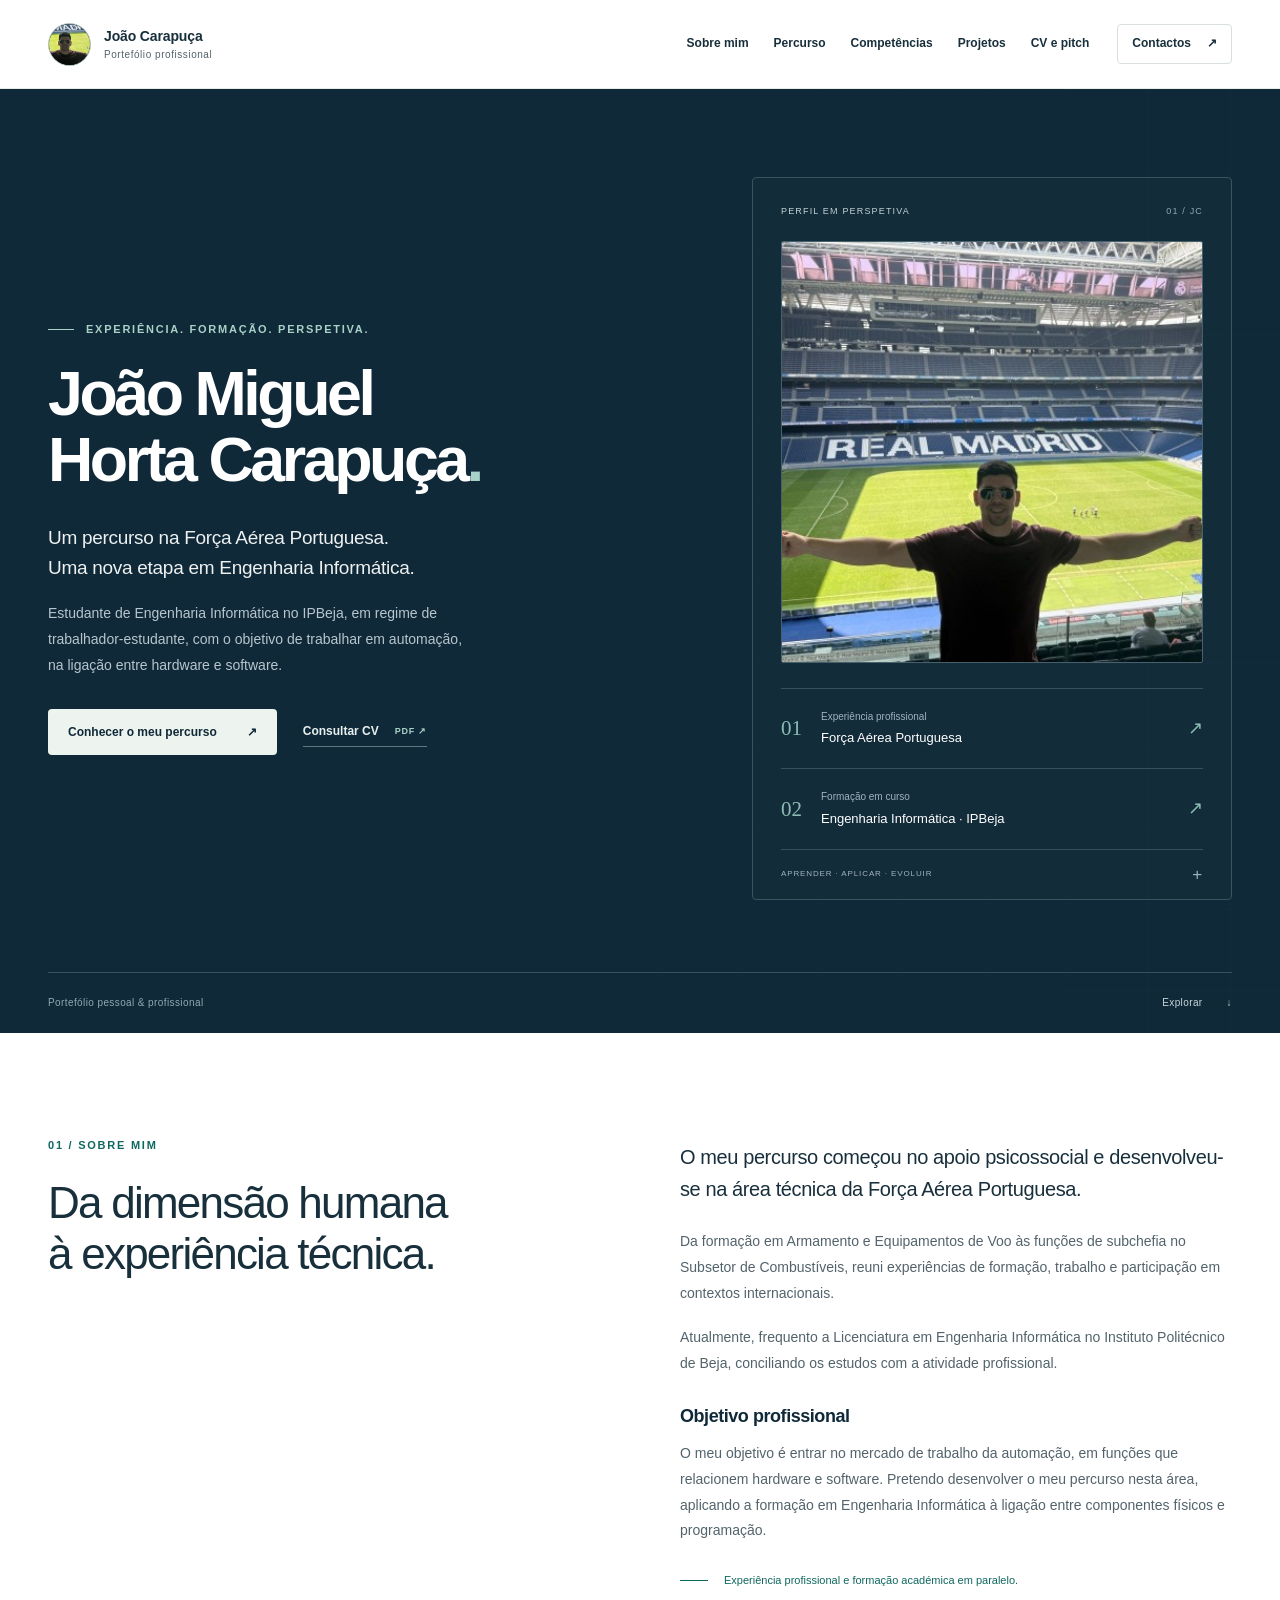
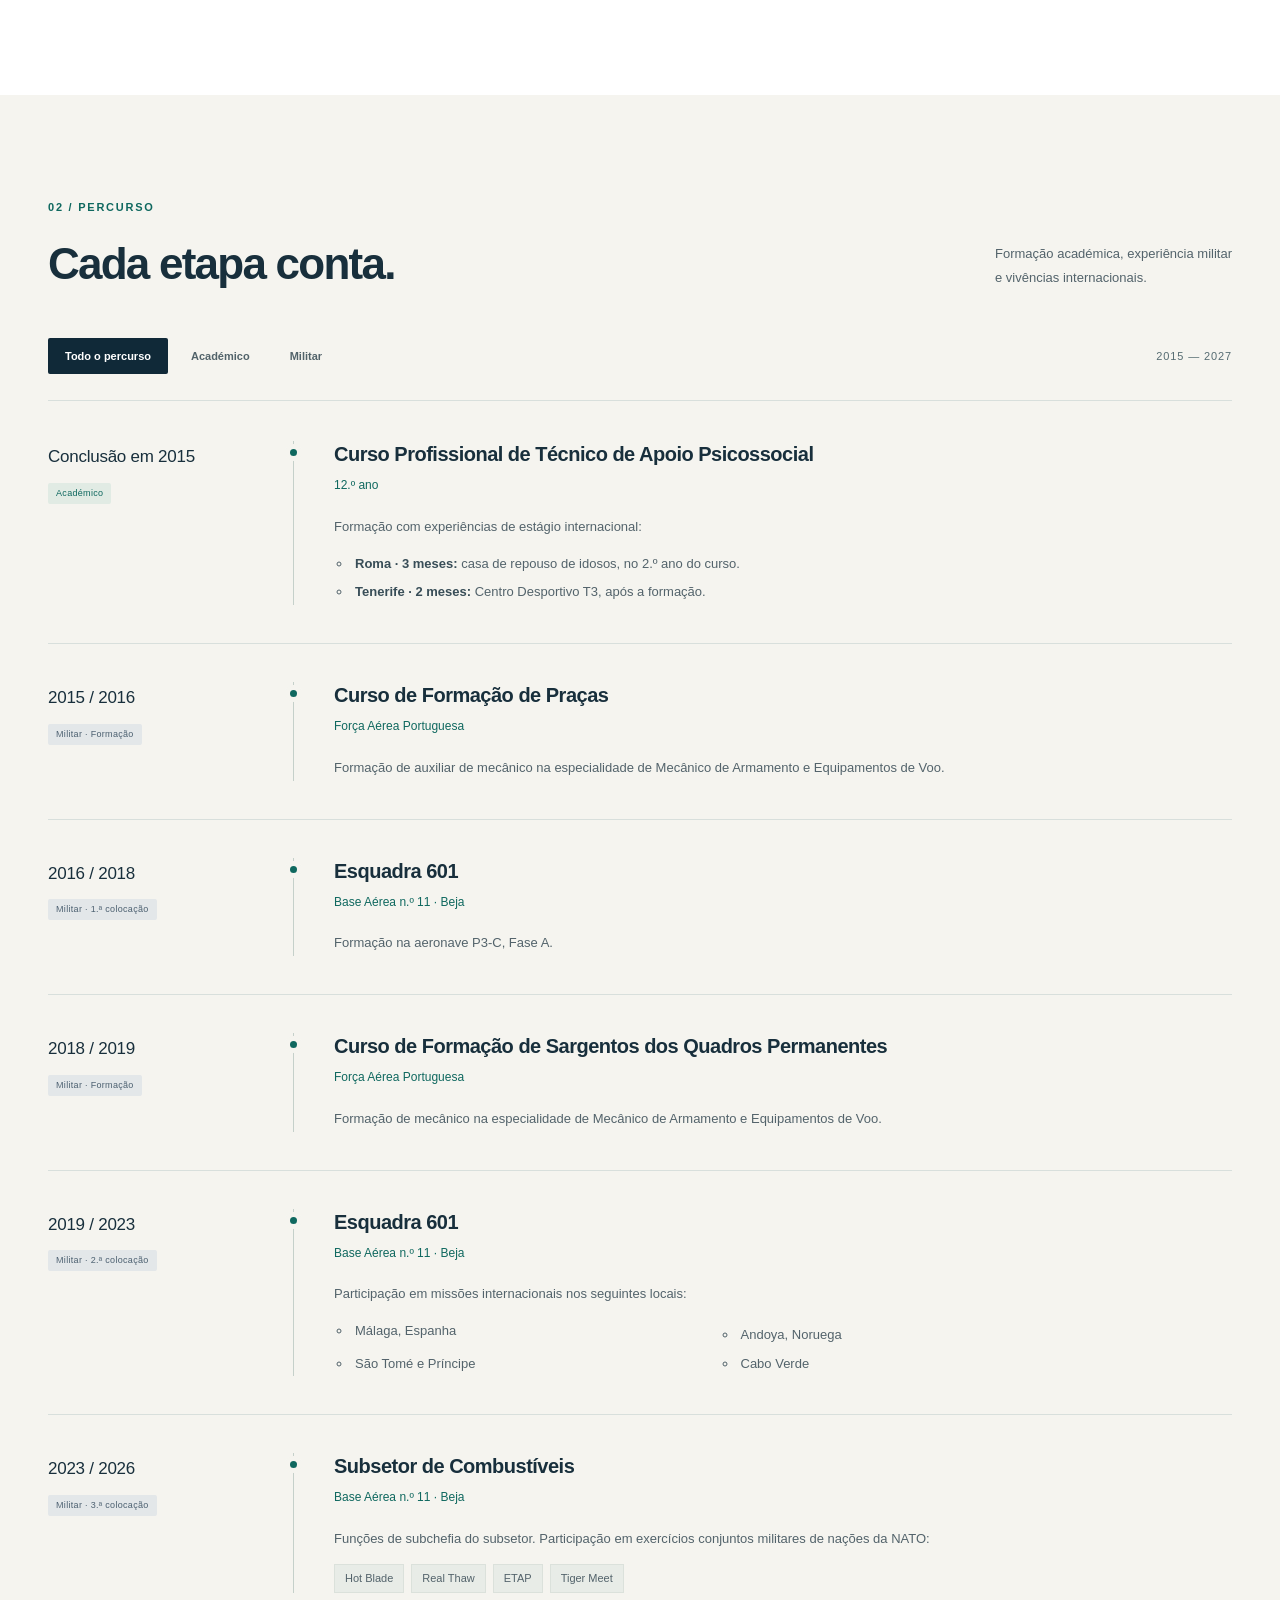
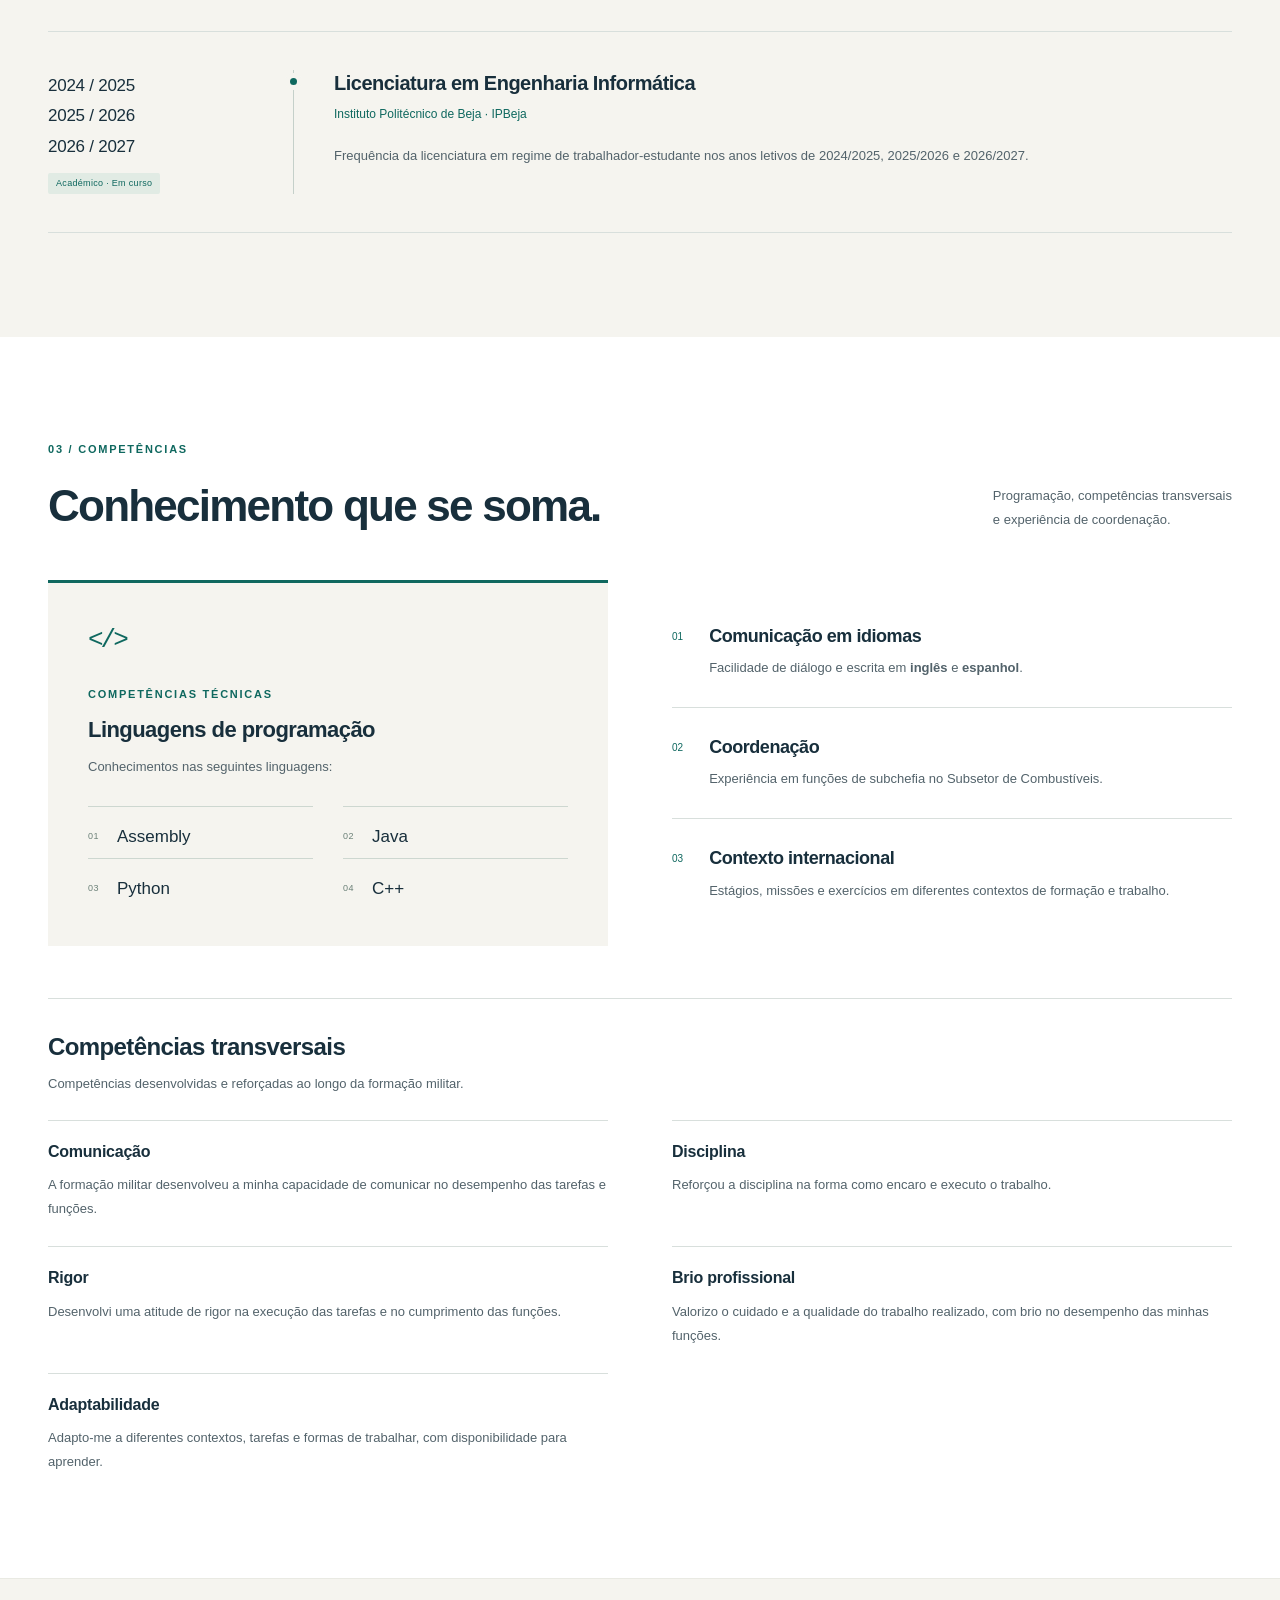
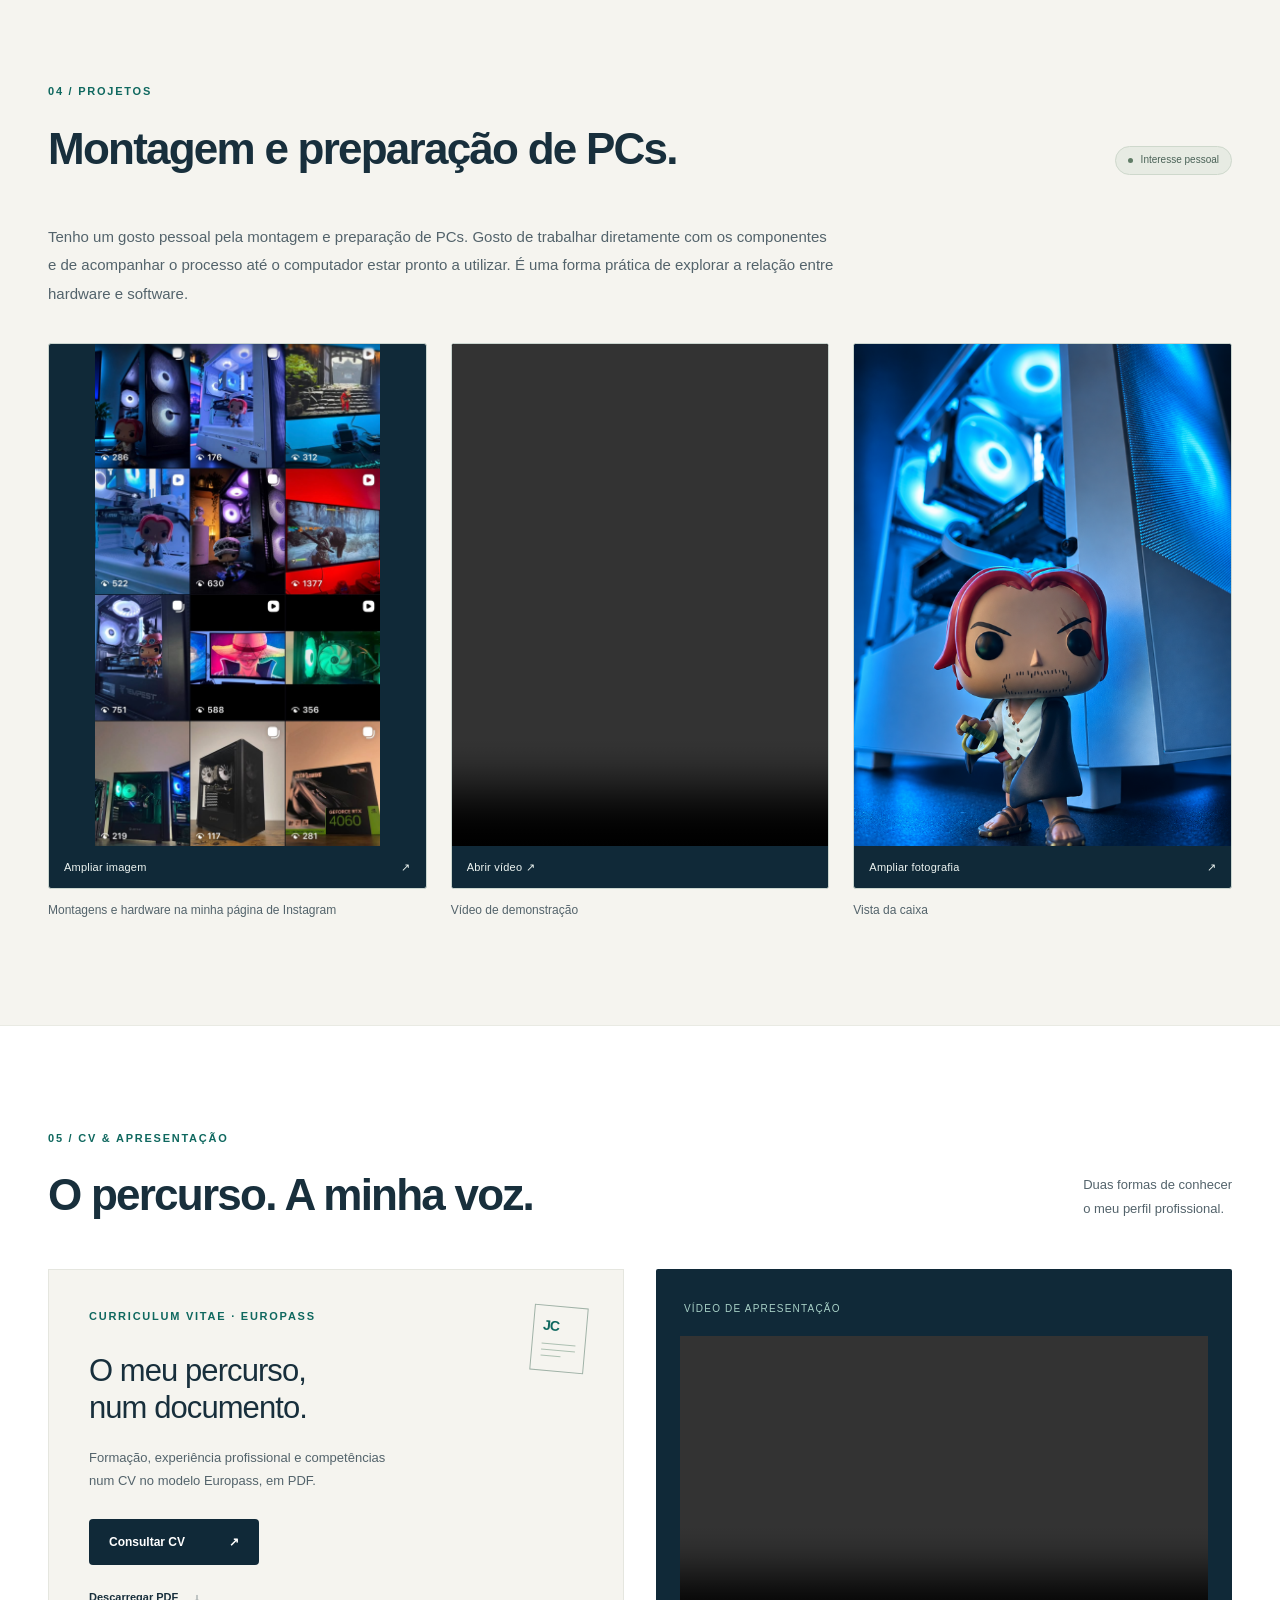
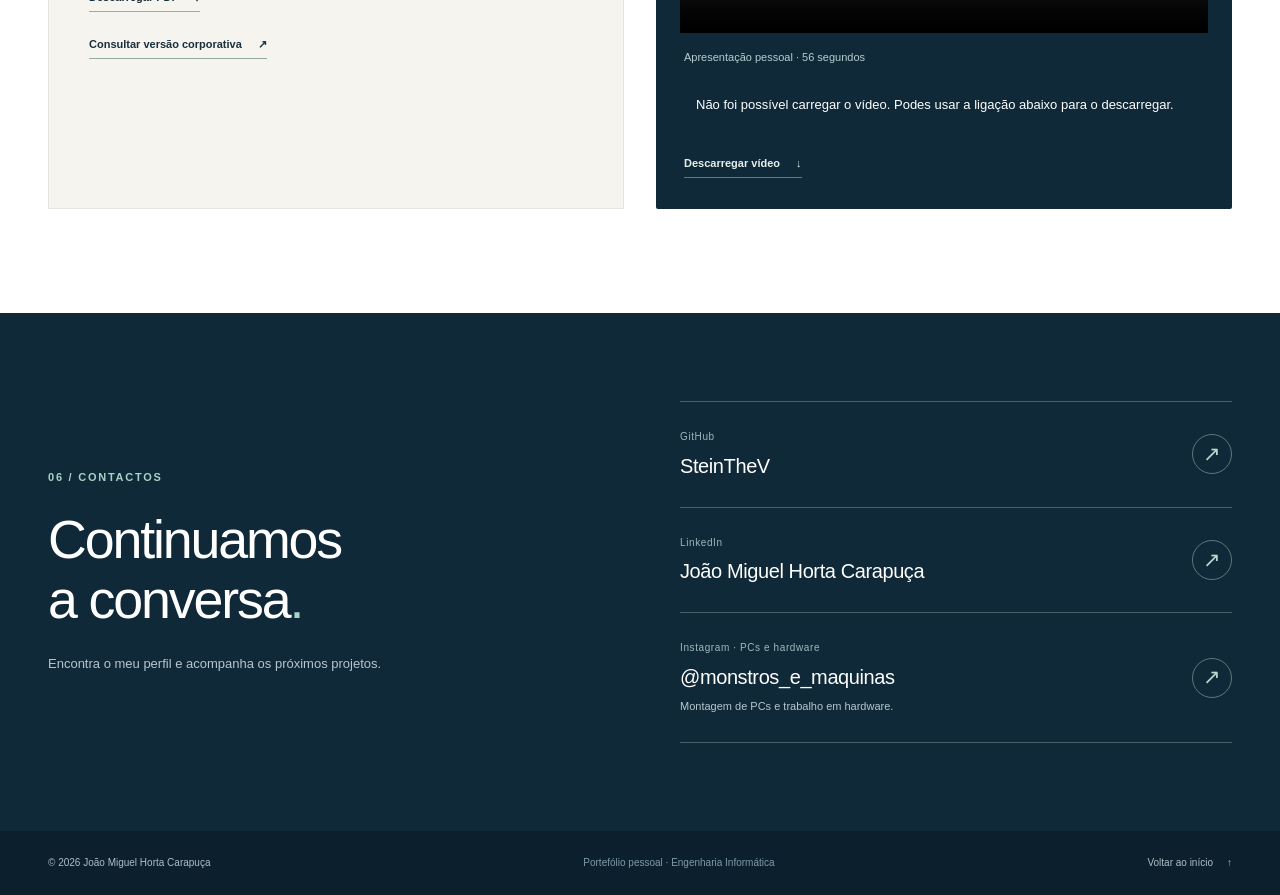
==== commit 6d3d2597: "Add files via upload Atualizar galeria, contactos e competências" ====
--- a/index.html
+++ b/index.html
@@ -97,6 +97,7 @@
             <article class="soft-skill"><h4>Disciplina</h4><p>Reforçou a disciplina na forma como encaro e executo o trabalho.</p></article>
             <article class="soft-skill"><h4>Rigor</h4><p>Desenvolvi uma atitude de rigor na execução das tarefas e no cumprimento das funções.</p></article>
             <article class="soft-skill"><h4>Brio profissional</h4><p>Valorizo o cuidado e a qualidade do trabalho realizado, com brio no desempenho das minhas funções.</p></article>
+            <article class="soft-skill"><h4>Adaptabilidade</h4><p>Adapto-me a diferentes contextos, tarefas e formas de trabalhar, com disponibilidade para aprender.</p></article>
           </div>
         </div>
       </div>
@@ -109,20 +110,22 @@
           <span class="status-chip">Interesse pessoal</span>
         </div>
         <p class="pc-project-intro">Tenho um gosto pessoal pela montagem e preparação de PCs. Gosto de trabalhar diretamente com os componentes e de acompanhar o processo até o computador estar pronto a utilizar. É uma forma prática de explorar a relação entre hardware e software.</p>
-        <div class="pc-gallery" aria-label="Fotografias de computadores montados por mim">
+        <div class="pc-gallery" aria-label="Imagens e vídeo dos meus trabalhos em PCs e hardware">
           <figure>
-            <a href="assets/img/pc-01.png" target="_blank" rel="noopener noreferrer" aria-label="Ampliar fotografia da vista do interior do computador, num novo separador">
-              <img src="assets/img/pc-01.png" width="1086" height="1448" alt="Interior de um PC com componentes brancos, iluminação azul e placa gráfica montada." loading="lazy" decoding="async">
-              <span class="pc-photo-action">Ampliar fotografia <span aria-hidden="true">↗</span></span>
+            <a href="assets/img/img4.jpeg" target="_blank" rel="noopener noreferrer" aria-label="Ampliar a seleção de publicações sobre PCs e hardware, num novo separador">
+              <img src="assets/img/img4.jpeg" width="1160" height="2048" alt="Seleção de publicações sobre montagem de PCs e trabalho em hardware." loading="lazy" decoding="async">
+              <span class="pc-photo-action">Ampliar imagem <span aria-hidden="true">↗</span></span>
             </a>
-            <figcaption>Vista do interior</figcaption>
+            <figcaption>Montagens e hardware na minha página de Instagram</figcaption>
           </figure>
           <figure>
-            <a href="assets/img/pc-02.png" target="_blank" rel="noopener noreferrer" aria-label="Ampliar fotografia dos pormenores dos componentes, num novo separador">
-              <img src="assets/img/pc-02.png" width="1086" height="1448" alt="Pormenor dos componentes e da cablagem no interior do PC, com iluminação azul." loading="lazy" decoding="async">
-              <span class="pc-photo-action">Ampliar fotografia <span aria-hidden="true">↗</span></span>
-            </a>
-            <figcaption>Pormenor dos componentes</figcaption>
+            <div class="pc-video-frame">
+              <video class="pc-project-video" src="assets/media/vd1.mp4" controls playsinline preload="metadata" width="1024" height="576" aria-label="Vídeo dos meus trabalhos em PCs e hardware" aria-describedby="pc-video-legenda">
+                <p>Podes <a href="assets/media/vd1.mp4">abrir o vídeo de hardware</a> para o consultar.</p>
+              </video>
+              <a class="pc-photo-action" href="assets/media/vd1.mp4" target="_blank" rel="noopener noreferrer">Abrir vídeo <span aria-hidden="true">↗</span><span class="sr-only"> (abre num novo separador)</span></a>
+            </div>
+            <figcaption id="pc-video-legenda">Vídeo de demonstração</figcaption>
           </figure>
           <figure>
             <a href="assets/img/pc-03.png" target="_blank" rel="noopener noreferrer" aria-label="Ampliar fotografia da vista da caixa do computador, num novo separador">
@@ -153,7 +156,7 @@
       </article>
     </div></div></section>
 
-    <section class="contact-section" id="contactos" aria-labelledby="contactos-titulo"><div class="container contact-layout"><div><p class="eyebrow light">06 / Contactos</p><h2 id="contactos-titulo">Continuamos<br>a conversa<span class="title-dot">.</span></h2><p>Encontra o meu perfil e acompanha os próximos projetos.</p></div><div class="contact-links"><a class="contact-row" href="https://github.com/SteinTheV" target="_blank" rel="noopener noreferrer"><div><span class="contact-label">GitHub</span><strong>SteinTheV</strong></div><span class="contact-arrow" aria-hidden="true">↗</span><span class="sr-only"> (abre num novo separador)</span></a><div class="contact-row pending-contact" id="linkedin-pending" hidden><div><span class="contact-label">LinkedIn</span><strong>Perfil público a adicionar</strong><p>Ligação disponível em breve.</p></div><span class="pending-dot" aria-hidden="true"></span></div><a class="contact-row" id="linkedin-link" href="https://www.linkedin.com/in/jo%C3%A3o-horta-c/" target="_blank" rel="noopener noreferrer"><div><span class="contact-label">LinkedIn</span><strong>João Miguel Horta Carapuça</strong></div><span class="contact-arrow" aria-hidden="true">↗</span><span class="sr-only"> (abre num novo separador)</span></a></div></div></section>
+    <section class="contact-section" id="contactos" aria-labelledby="contactos-titulo"><div class="container contact-layout"><div><p class="eyebrow light">06 / Contactos</p><h2 id="contactos-titulo">Continuamos<br>a conversa<span class="title-dot">.</span></h2><p>Encontra o meu perfil e acompanha os próximos projetos.</p></div><div class="contact-links"><a class="contact-row" href="https://github.com/SteinTheV" target="_blank" rel="noopener noreferrer"><div><span class="contact-label">GitHub</span><strong>SteinTheV</strong></div><span class="contact-arrow" aria-hidden="true">↗</span><span class="sr-only"> (abre num novo separador)</span></a><div class="contact-row pending-contact" id="linkedin-pending" hidden><div><span class="contact-label">LinkedIn</span><strong>Perfil público a adicionar</strong><p>Ligação disponível em breve.</p></div><span class="pending-dot" aria-hidden="true"></span></div><a class="contact-row" id="linkedin-link" href="https://www.linkedin.com/in/jo%C3%A3o-horta-c/" target="_blank" rel="noopener noreferrer"><div><span class="contact-label">LinkedIn</span><strong>João Miguel Horta Carapuça</strong></div><span class="contact-arrow" aria-hidden="true">↗</span><span class="sr-only"> (abre num novo separador)</span></a><a class="contact-row instagram-contact" href="https://www.instagram.com/monstros_e_maquinas/" target="_blank" rel="noopener noreferrer"><div><span class="contact-label">Instagram · PCs e hardware</span><strong>@monstros_e_maquinas</strong><p>Montagem de PCs e trabalho em hardware.</p></div><span class="contact-arrow" aria-hidden="true">↗</span><span class="sr-only"> (abre num novo separador)</span></a></div></div></section>
   </main>
   <footer class="site-footer"><div class="container footer-inner"><p>© 2026 João Miguel Horta Carapuça</p><span>Portefólio pessoal · Engenharia Informática</span><a href="#inicio">Voltar ao início <span aria-hidden="true">↑</span></a></div></footer>
 </body>
--- a/assets/css/styles.css
+++ b/assets/css/styles.css
@@ -47,3 +47,13 @@
 .pitch-links .text-link{font-size:11px}
 .pitch-links .transcript-link{margin:0}
 @media(max-width:680px){.brand-photo{width:37px;height:37px}.profile-portrait{max-width:270px;margin:20px auto 23px}.pitch-card{padding:19px;min-height:0}.pitch-heading{font-size:9px;margin-top:3px}}
+
+/* Galeria com imagem e vídeo de hardware fornecidos pelo autor. */
+.pc-video-frame{overflow:hidden;border:1px solid #cad5cf;border-radius:3px;background:var(--navy);color:#edf4f1}
+.pc-gallery .pc-project-video{display:block;width:100%;height:auto;aspect-ratio:3/4;object-fit:contain;background:#000}
+.pc-gallery .pc-video-frame>a{border:0;border-radius:0}
+.pc-video-frame .pc-photo-action:hover{background:var(--teal)}
+.instagram-contact>div{min-width:0}
+.instagram-contact strong{overflow-wrap:anywhere}
+.contact-section .instagram-contact p{font-size:11px;margin-top:6px}
+@media print{.pc-project-video{display:none!important}}
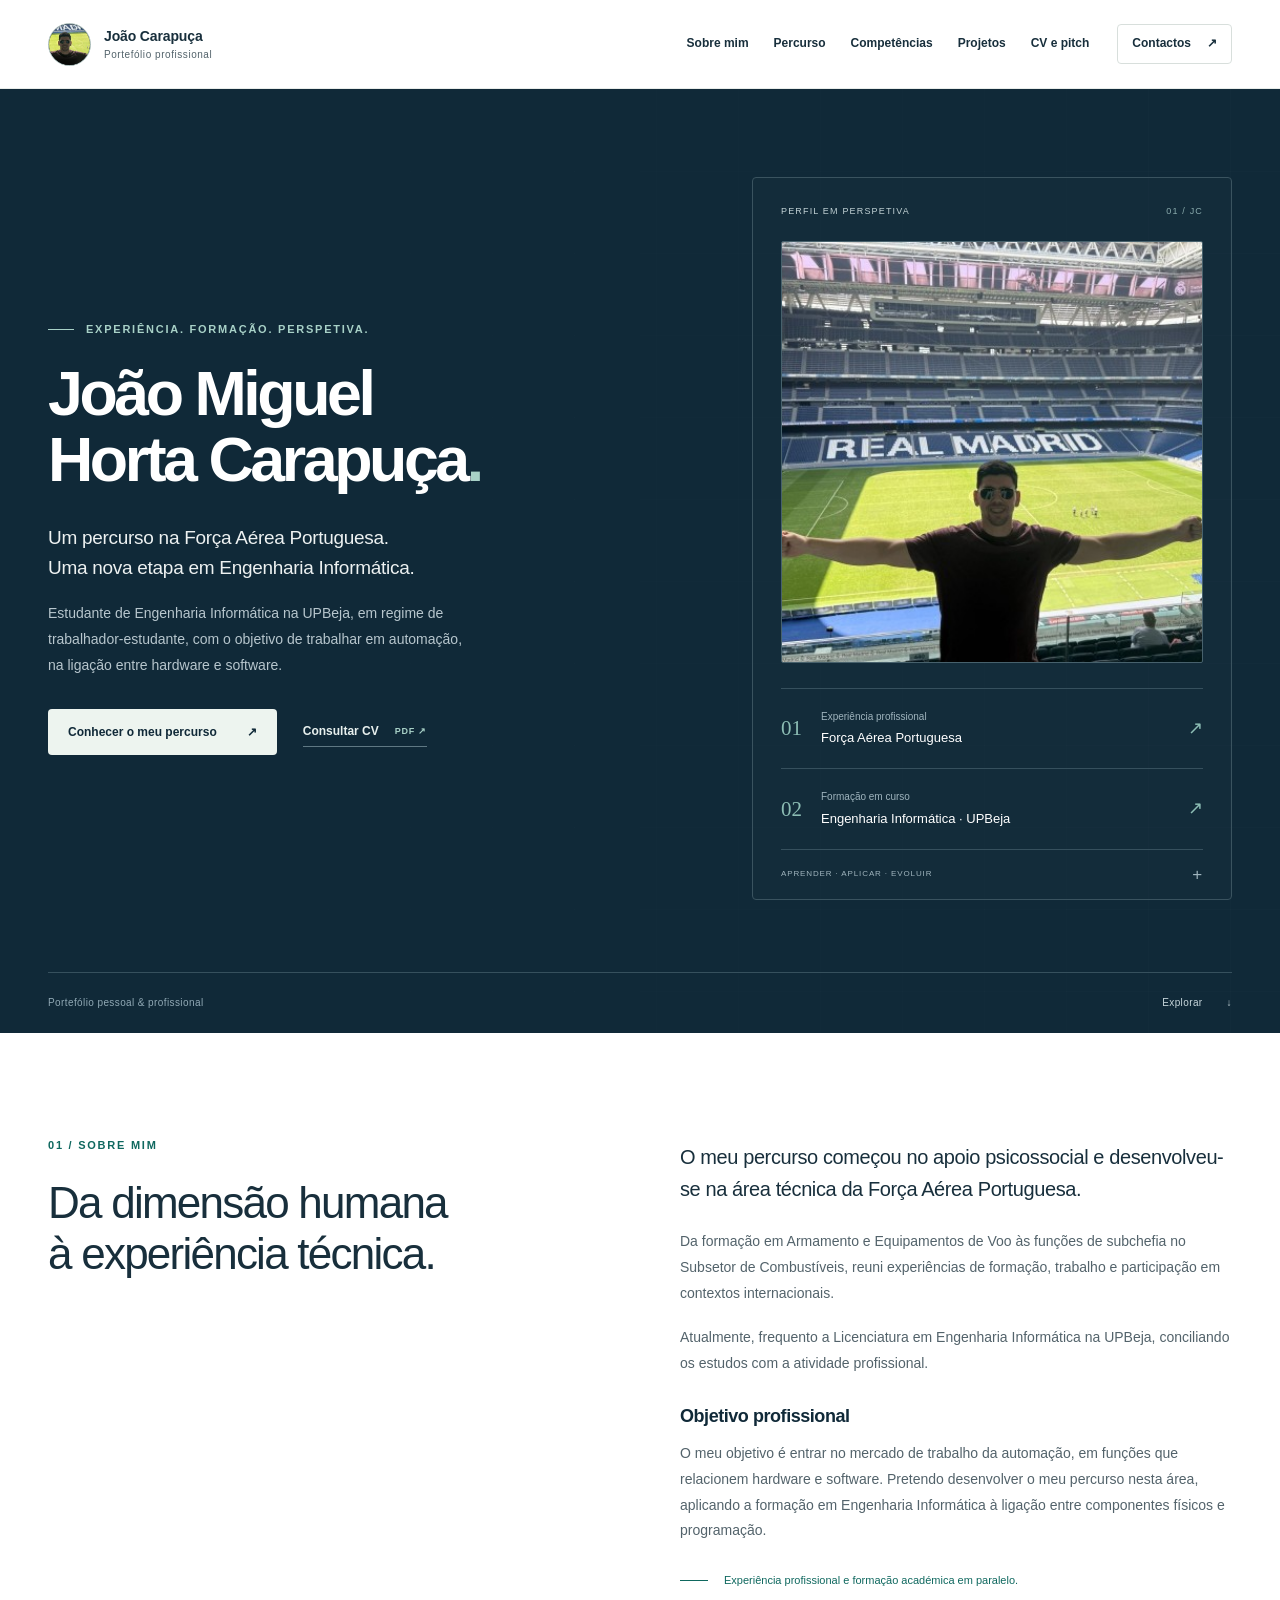
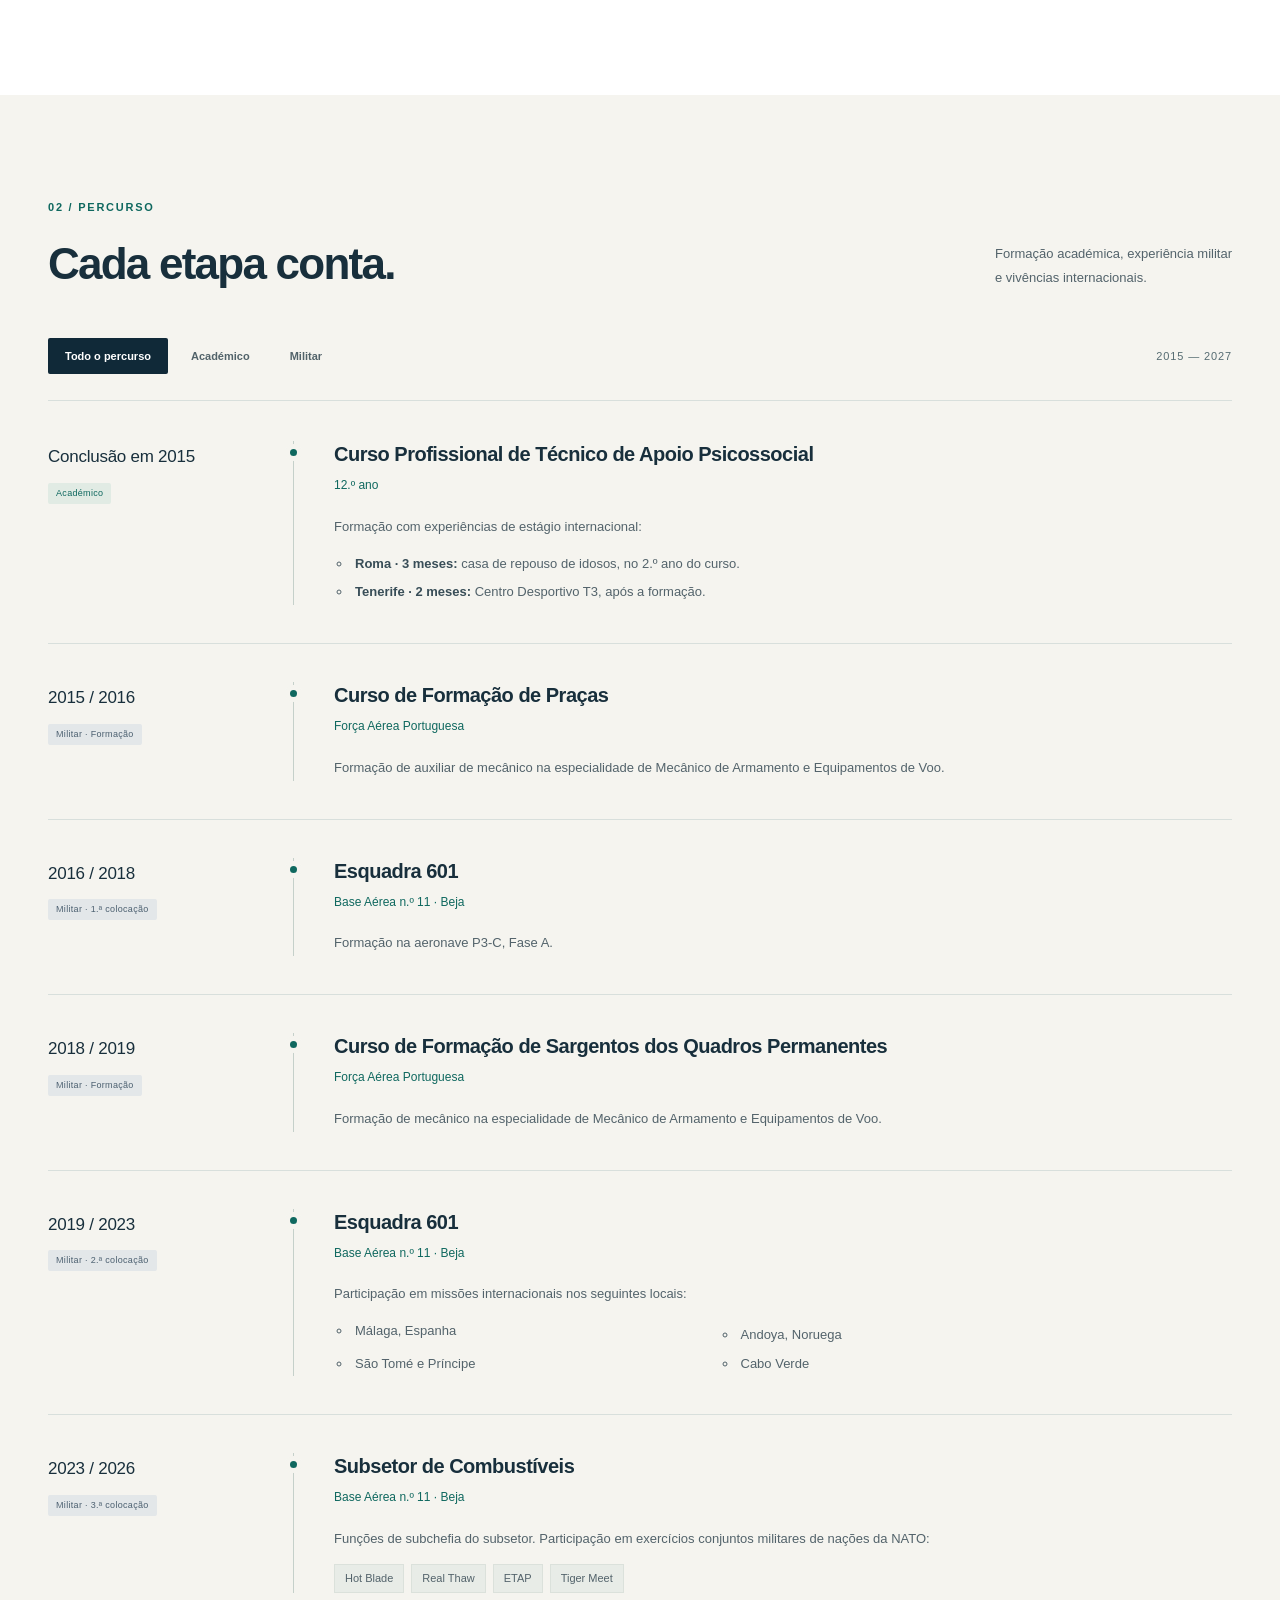
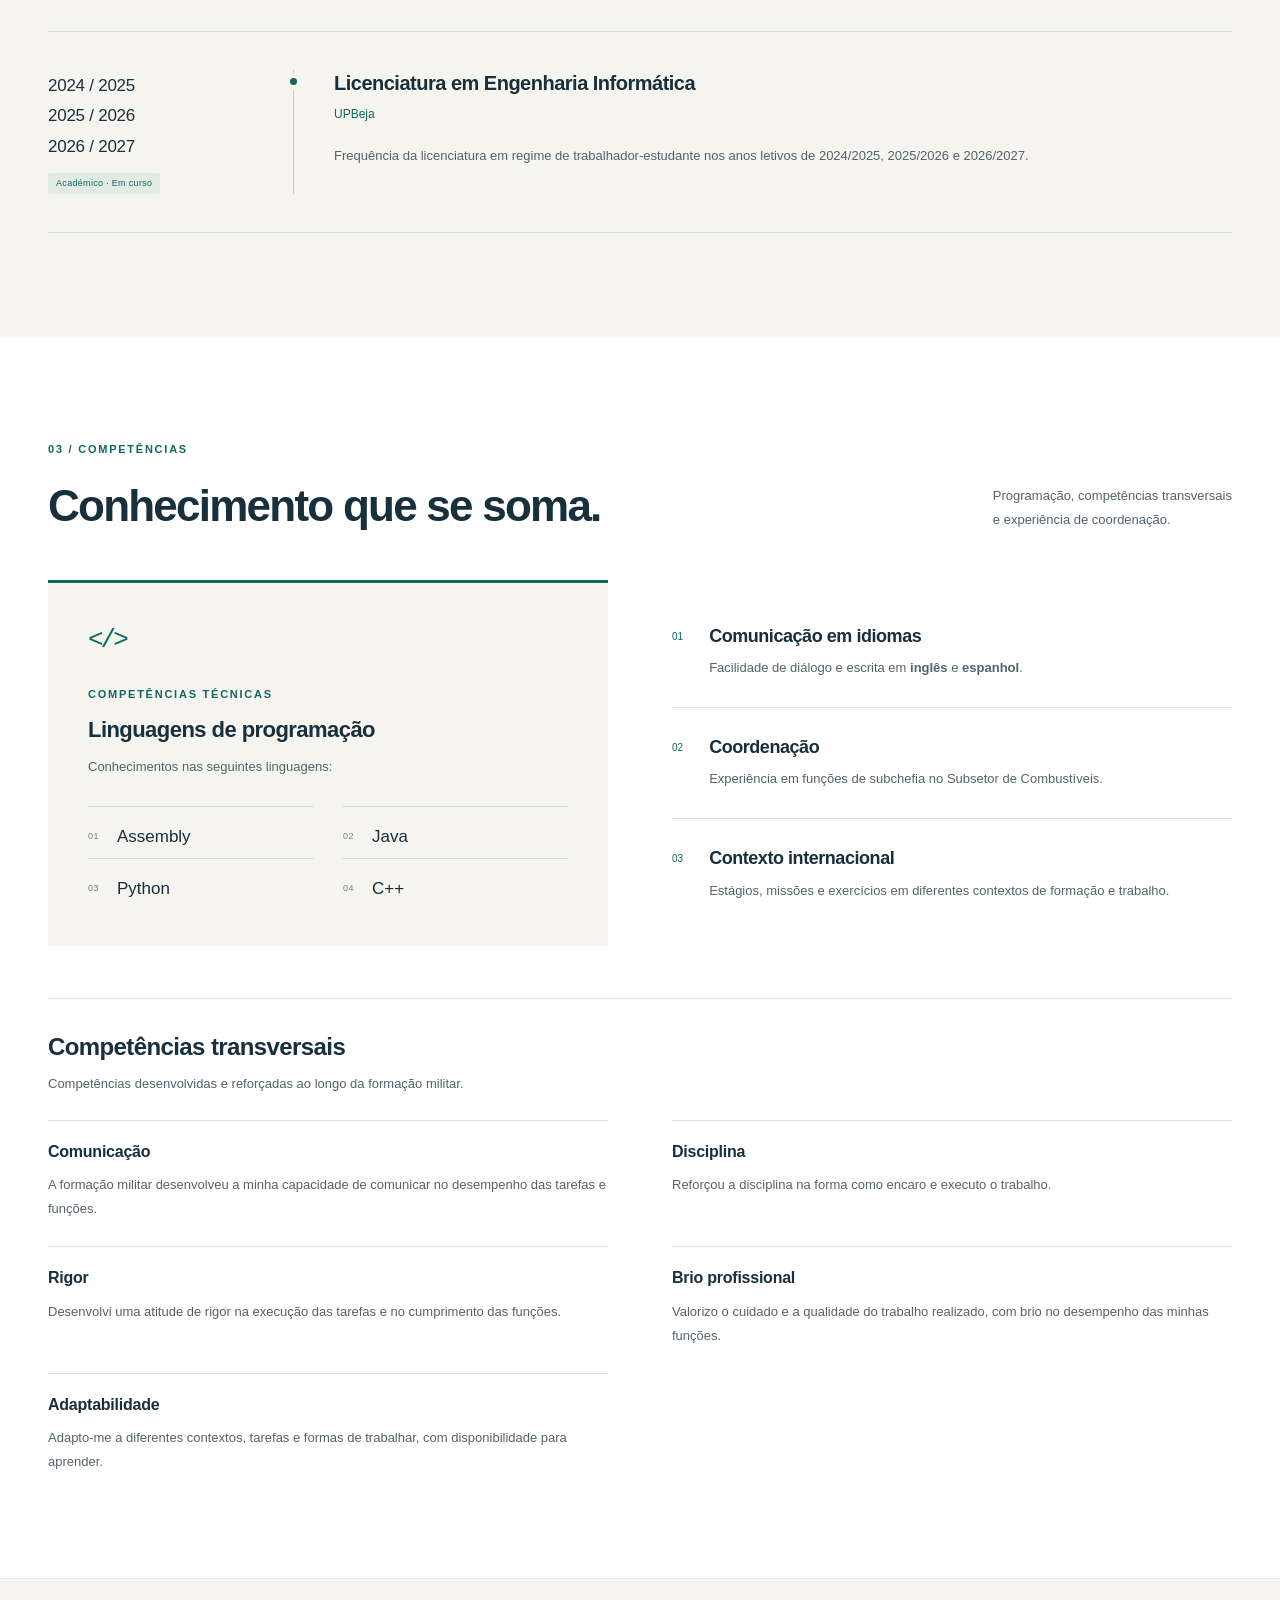
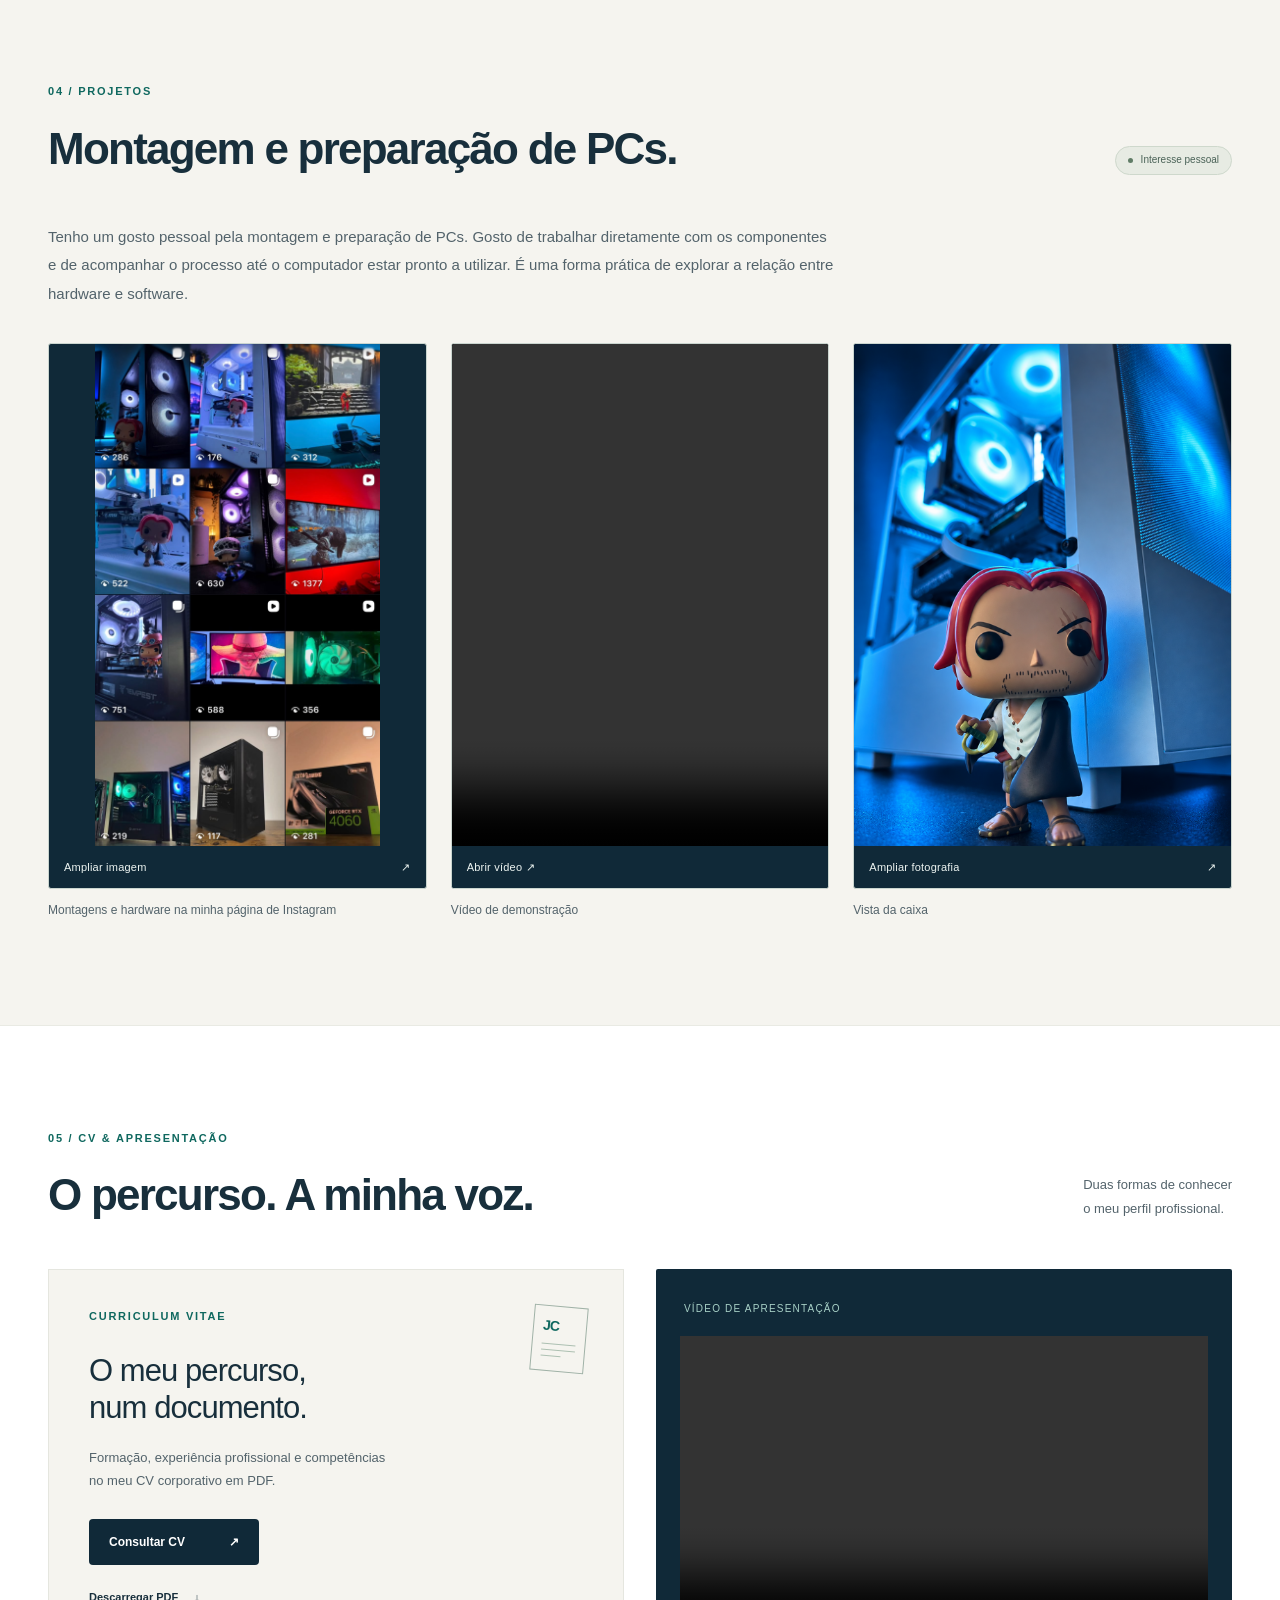
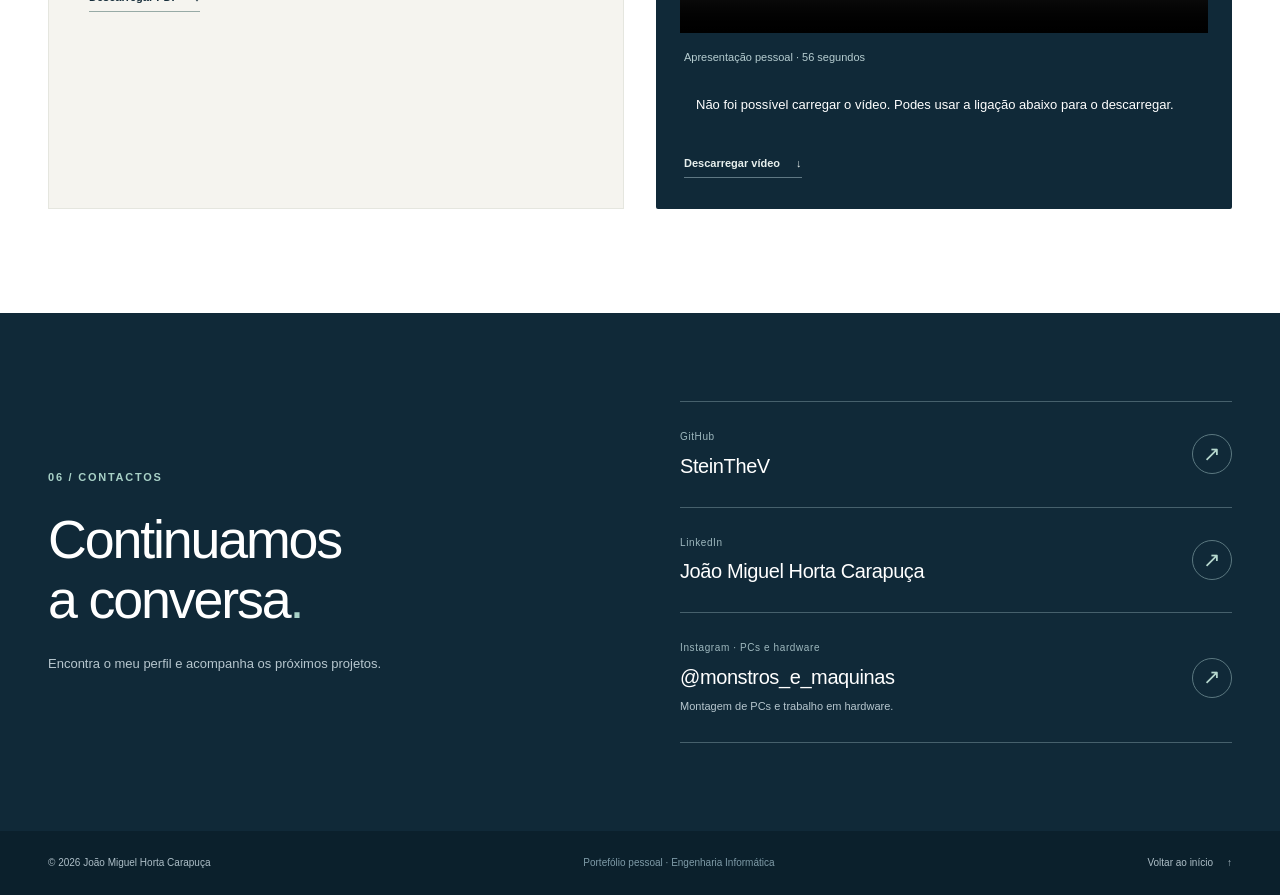
==== commit 1f54d9c8: "Add files via upload Atualizar galeria, contactos e competências" ====
--- a/index.html
+++ b/index.html
@@ -4,7 +4,7 @@
   <meta charset="utf-8">
   <meta name="viewport" content="width=device-width, initial-scale=1">
   <meta name="theme-color" content="#102938">
-  <meta name="description" content="Portefólio profissional de João Miguel Horta Carapuça. Percurso na Força Aérea Portuguesa, formação em Engenharia Informática no IPBeja e competências de programação.">
+  <meta name="description" content="Portefólio profissional de João Miguel Horta Carapuça. Percurso na Força Aérea Portuguesa, formação em Engenharia Informática na UPBeja e competências de programação.">
   <meta name="referrer" content="strict-origin-when-cross-origin">
   <meta property="og:type" content="website">
   <meta property="og:locale" content="pt_PT">
@@ -43,10 +43,10 @@
           <p class="eyebrow light"><span class="short-line"></span> Experiência. Formação. Perspetiva.</p>
           <h1 id="titulo">João Miguel<br>Horta Carapuça<span class="title-dot">.</span></h1>
           <p class="hero-intro">Um percurso na Força Aérea Portuguesa.<br>Uma nova etapa em Engenharia Informática.</p>
-          <p class="hero-description">Estudante de Engenharia Informática no IPBeja, em regime de trabalhador-estudante, com o objetivo de trabalhar em automação, na ligação entre hardware e software.</p>
+          <p class="hero-description">Estudante de Engenharia Informática na UPBeja, em regime de trabalhador-estudante, com o objetivo de trabalhar em automação, na ligação entre hardware e software.</p>
           <div class="hero-actions">
             <a class="button button-light" href="#percurso">Conhecer o meu percurso <span aria-hidden="true">↗</span></a>
-            <a class="text-link light-link" href="assets/docs/cv-joao-carapuca.pdf" target="_blank" rel="noopener noreferrer">Consultar CV <span class="small-label">PDF ↗</span></a>
+            <a class="text-link light-link" href="assets/docs/cv-joao-carapuca-corporativo.pdf" target="_blank" rel="noopener noreferrer">Consultar CV <span class="small-label">PDF ↗</span></a>
           </div>
         </div>
         <div class="profile-panel">
@@ -55,7 +55,7 @@
             <img src="assets/img/perfil-joao.jpg" width="400" height="400" alt="João Miguel Horta Carapuça" decoding="async" fetchpriority="high">
           </div>
           <div class="profile-line"><span class="profile-number">01</span><div><p>Experiência profissional</p><strong>Força Aérea Portuguesa</strong></div><span class="profile-arrow" aria-hidden="true">↗</span></div>
-          <div class="profile-line"><span class="profile-number">02</span><div><p>Formação em curso</p><strong>Engenharia Informática · IPBeja</strong></div><span class="profile-arrow" aria-hidden="true">↗</span></div>
+          <div class="profile-line"><span class="profile-number">02</span><div><p>Formação em curso</p><strong>Engenharia Informática · UPBeja</strong></div><span class="profile-arrow" aria-hidden="true">↗</span></div>
           <div class="panel-bottom"><span>APRENDER · APLICAR · EVOLUIR</span><span aria-hidden="true">+</span></div>
         </div>
       </div>
@@ -65,7 +65,7 @@
     <section class="section about" id="sobre" aria-labelledby="sobre-titulo">
       <div class="container about-layout">
         <div><p class="eyebrow">01 / Sobre mim</p><h2 id="sobre-titulo">Da dimensão humana<br>à experiência técnica.</h2></div>
-        <div class="about-copy"><p class="lead">O meu percurso começou no apoio psicossocial e desenvolveu-se na área técnica da Força Aérea Portuguesa.</p><p>Da formação em Armamento e Equipamentos de Voo às funções de subchefia no Subsetor de Combustíveis, reuni experiências de formação, trabalho e participação em contextos internacionais.</p><p>Atualmente, frequento a Licenciatura em Engenharia Informática no Instituto Politécnico de Beja, conciliando os estudos com a atividade profissional.</p><h3 class="about-objective-title">Objetivo profissional</h3><p>O meu objetivo é entrar no mercado de trabalho da automação, em funções que relacionem hardware e software. Pretendo desenvolver o meu percurso nesta área, aplicando a formação em Engenharia Informática à ligação entre componentes físicos e programação.</p><div class="about-footnote"><span class="footnote-line"></span><span>Experiência profissional e formação académica em paralelo.</span></div></div>
+        <div class="about-copy"><p class="lead">O meu percurso começou no apoio psicossocial e desenvolveu-se na área técnica da Força Aérea Portuguesa.</p><p>Da formação em Armamento e Equipamentos de Voo às funções de subchefia no Subsetor de Combustíveis, reuni experiências de formação, trabalho e participação em contextos internacionais.</p><p>Atualmente, frequento a Licenciatura em Engenharia Informática na UPBeja, conciliando os estudos com a atividade profissional.</p><h3 class="about-objective-title">Objetivo profissional</h3><p>O meu objetivo é entrar no mercado de trabalho da automação, em funções que relacionem hardware e software. Pretendo desenvolver o meu percurso nesta área, aplicando a formação em Engenharia Informática à ligação entre componentes físicos e programação.</p><div class="about-footnote"><span class="footnote-line"></span><span>Experiência profissional e formação académica em paralelo.</span></div></div>
       </div>
     </section>
 
@@ -80,7 +80,7 @@
           <li class="timeline-item" data-category="militar"><div class="timeline-date">2018 / 2019<span class="category-tag military">Militar · Formação</span></div><div class="timeline-content"><h3>Curso de Formação de Sargentos dos Quadros Permanentes</h3><p class="timeline-place">Força Aérea Portuguesa</p><p>Formação de mecânico na especialidade de Mecânico de Armamento e Equipamentos de Voo.</p></div></li>
           <li class="timeline-item" data-category="militar"><div class="timeline-date">2019 / 2023<span class="category-tag military">Militar · 2.ª colocação</span></div><div class="timeline-content"><h3>Esquadra 601</h3><p class="timeline-place">Base Aérea n.º 11 · Beja</p><p>Participação em missões internacionais nos seguintes locais:</p><ul class="location-list"><li>Málaga, Espanha</li><li>Andoya, Noruega</li><li>São Tomé e Príncipe</li><li>Cabo Verde</li></ul></div></li>
           <li class="timeline-item" data-category="militar"><div class="timeline-date">2023 / 2026<span class="category-tag military">Militar · 3.ª colocação</span></div><div class="timeline-content"><h3>Subsetor de Combustíveis</h3><p class="timeline-place">Base Aérea n.º 11 · Beja</p><p>Funções de subchefia do subsetor. Participação em exercícios conjuntos militares de nações da NATO:</p><ul class="inline-list"><li>Hot Blade</li><li>Real Thaw</li><li>ETAP</li><li>Tiger Meet</li></ul></div></li>
-          <li class="timeline-item" data-category="academico"><div class="timeline-date timeline-date-multiple"><span class="timeline-year">2024 / 2025</span><span class="timeline-year">2025 / 2026</span><span class="timeline-year">2026 / 2027</span><span class="category-tag">Académico · Em curso</span></div><div class="timeline-content"><h3>Licenciatura em Engenharia Informática</h3><p class="timeline-place">Instituto Politécnico de Beja · IPBeja</p><p>Frequência da licenciatura em regime de trabalhador-estudante nos anos letivos de 2024/2025, 2025/2026 e 2026/2027.</p></div></li>
+          <li class="timeline-item" data-category="academico"><div class="timeline-date timeline-date-multiple"><span class="timeline-year">2024 / 2025</span><span class="timeline-year">2025 / 2026</span><span class="timeline-year">2026 / 2027</span><span class="category-tag">Académico · Em curso</span></div><div class="timeline-content"><h3>Licenciatura em Engenharia Informática</h3><p class="timeline-place">UPBeja</p><p>Frequência da licenciatura em regime de trabalhador-estudante nos anos letivos de 2024/2025, 2025/2026 e 2026/2027.</p></div></li>
         </ol>
       </div>
     </section>
@@ -139,7 +139,7 @@
     </section>
 
     <section class="section presentation-section" id="apresentacao" aria-labelledby="apresentacao-titulo"><div class="container"><div class="section-heading"><div><p class="eyebrow">05 / CV & apresentação</p><h2 id="apresentacao-titulo">O percurso. A minha voz.</h2></div><p>Duas formas de conhecer<br>o meu perfil profissional.</p></div><div class="presentation-grid">
-      <article class="cv-card"><div class="document-symbol" aria-hidden="true"><span>JC</span><i></i><i></i><i></i></div><p class="eyebrow">Curriculum Vitae · Europass</p><h3>O meu percurso,<br>num documento.</h3><p>Formação, experiência profissional e competências num CV no modelo Europass, em PDF.</p><div class="cv-actions"><a class="button button-dark" href="assets/docs/cv-joao-carapuca.pdf" target="_blank" rel="noopener noreferrer">Consultar CV <span aria-hidden="true">↗</span></a><a class="text-link" href="assets/docs/cv-joao-carapuca.pdf" download="CV-Europass-Joao-Miguel-Horta-Carapuca.pdf">Descarregar PDF <span aria-hidden="true">↓</span></a><a class="text-link" href="assets/docs/cv-joao-carapuca-corporativo.pdf" target="_blank" rel="noopener noreferrer">Consultar versão corporativa <span aria-hidden="true">↗</span></a></div></article>
+      <article class="cv-card"><div class="document-symbol" aria-hidden="true"><span>JC</span><i></i><i></i><i></i></div><p class="eyebrow">Curriculum Vitae</p><h3>O meu percurso,<br>num documento.</h3><p>Formação, experiência profissional e competências no meu CV corporativo em PDF.</p><div class="cv-actions"><a class="button button-dark" href="assets/docs/cv-joao-carapuca-corporativo.pdf" target="_blank" rel="noopener noreferrer">Consultar CV <span aria-hidden="true">↗</span></a><a class="text-link" href="assets/docs/cv-joao-carapuca-corporativo.pdf" download="CV-Joao-Miguel-Horta-Carapuca.pdf">Descarregar PDF <span aria-hidden="true">↓</span></a></div></article>
       <article class="pitch-card">
         <div id="pitch-player">
           <p class="pitch-heading">Vídeo de apresentação</p>
